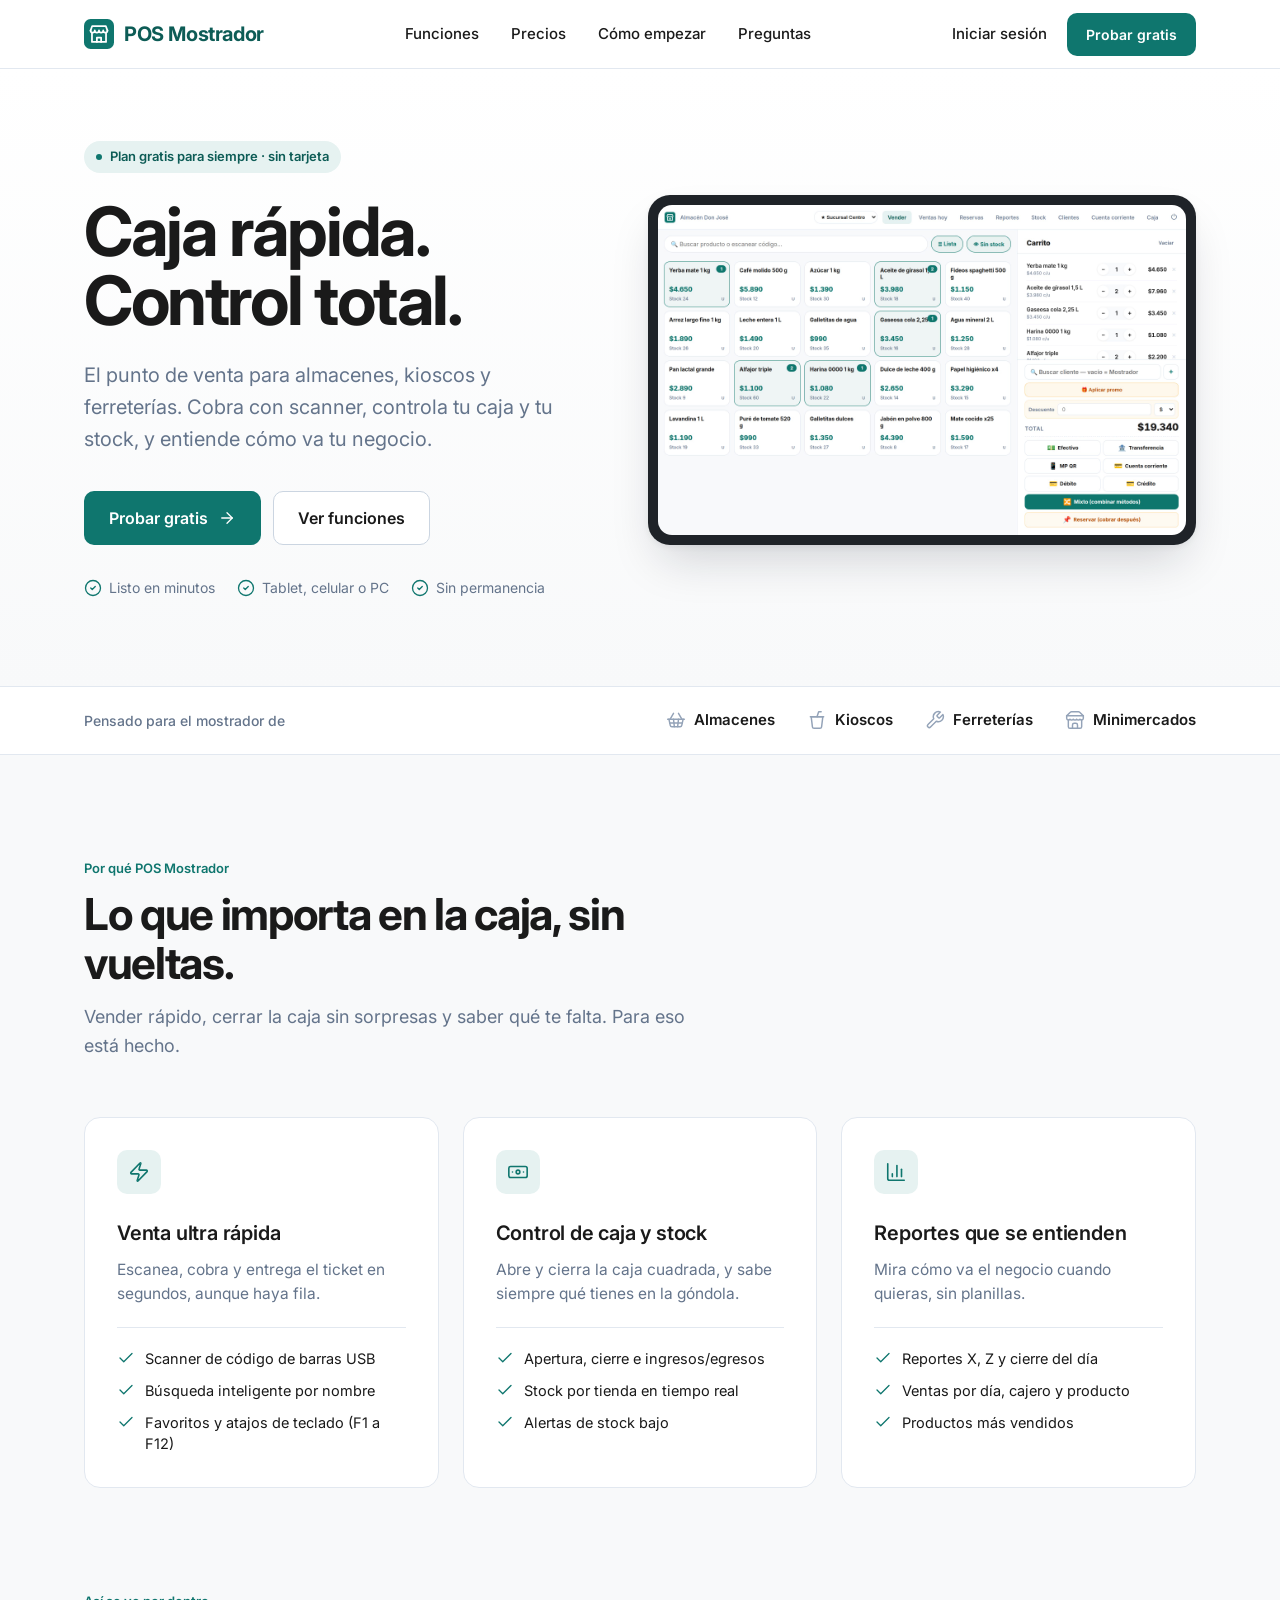
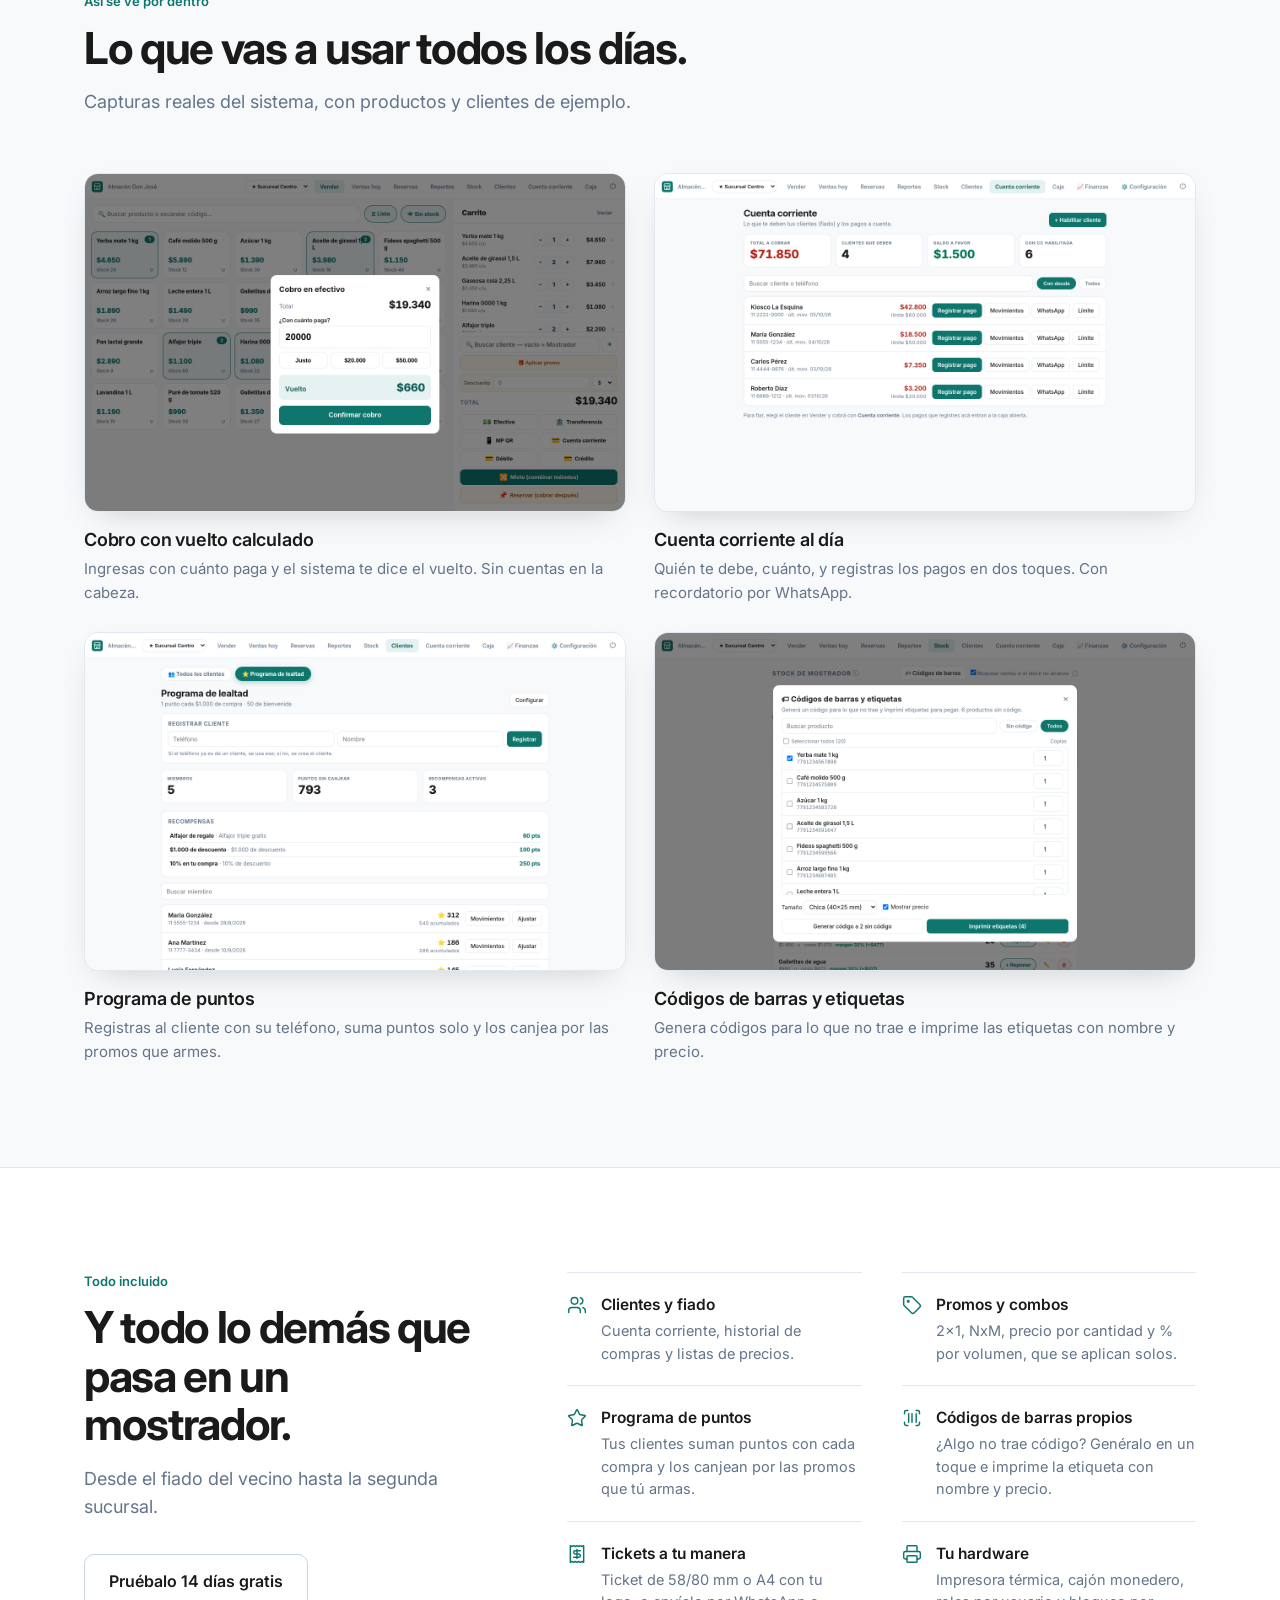
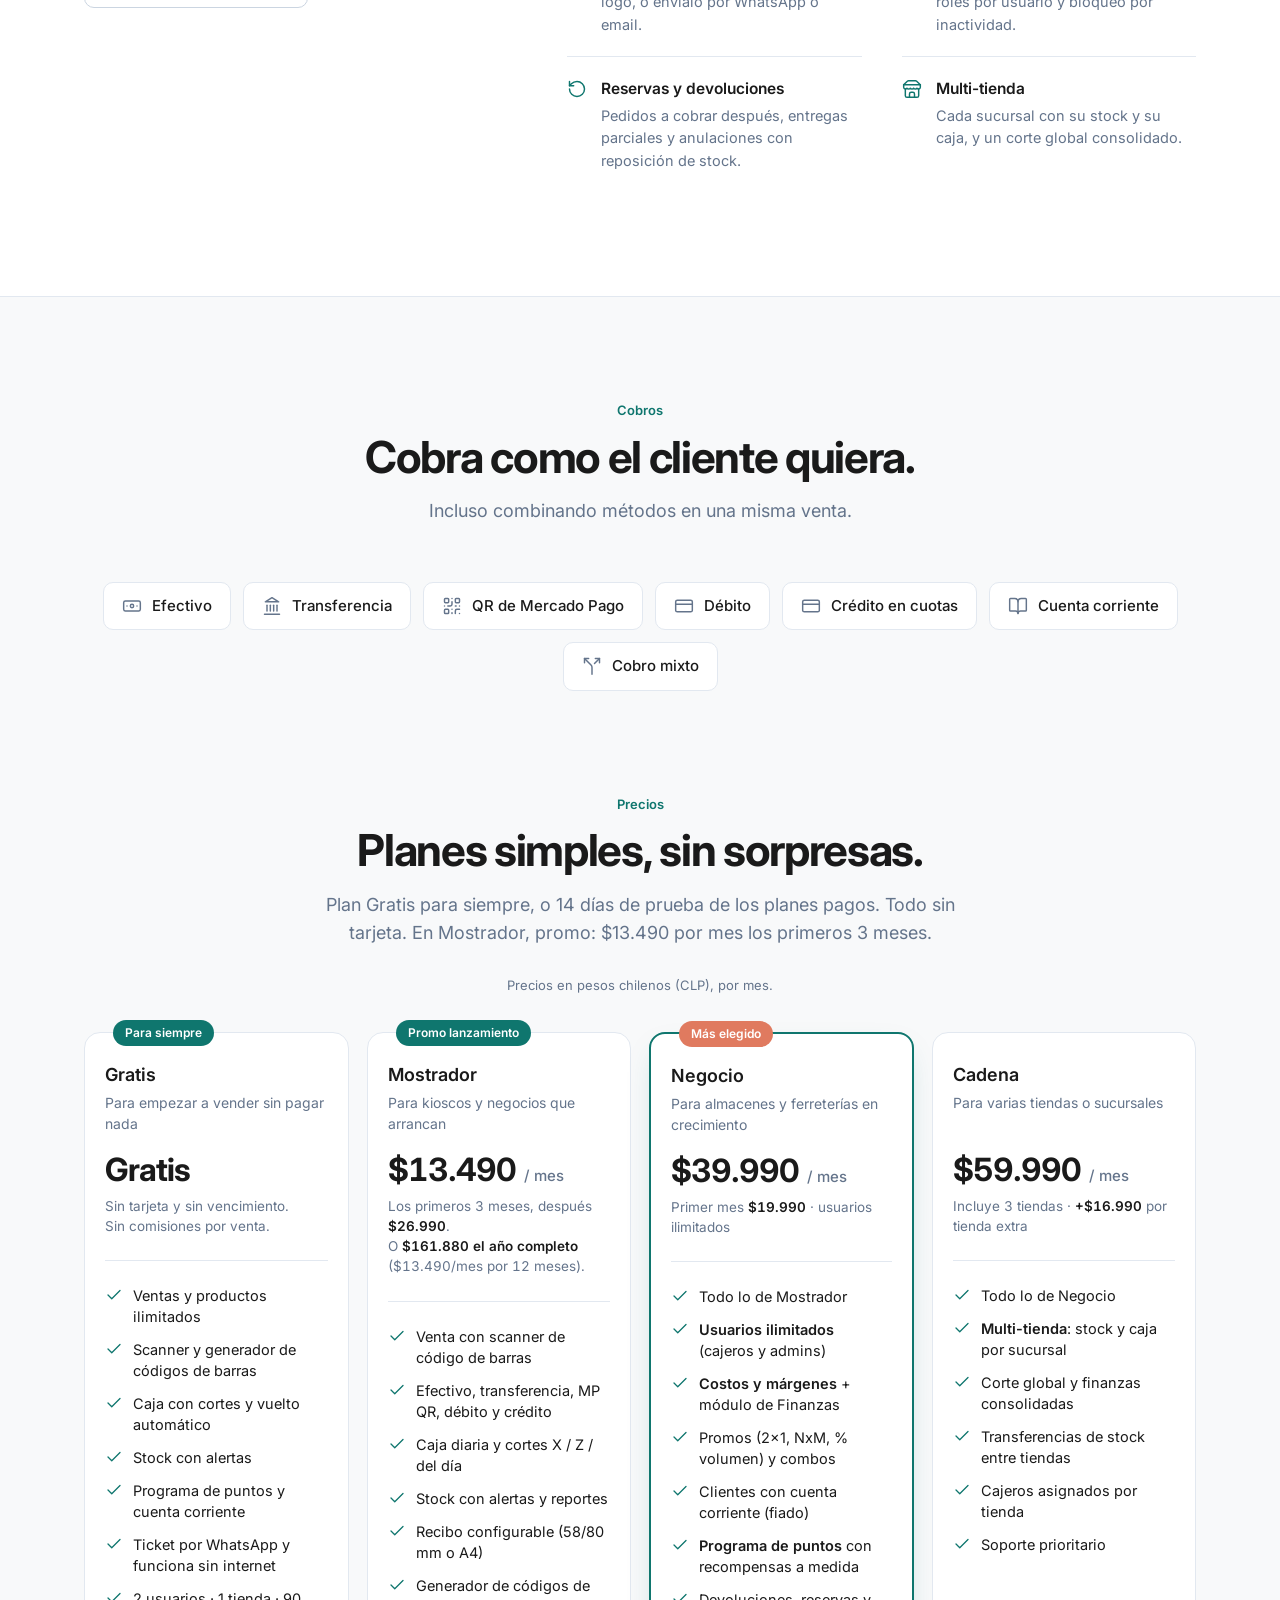
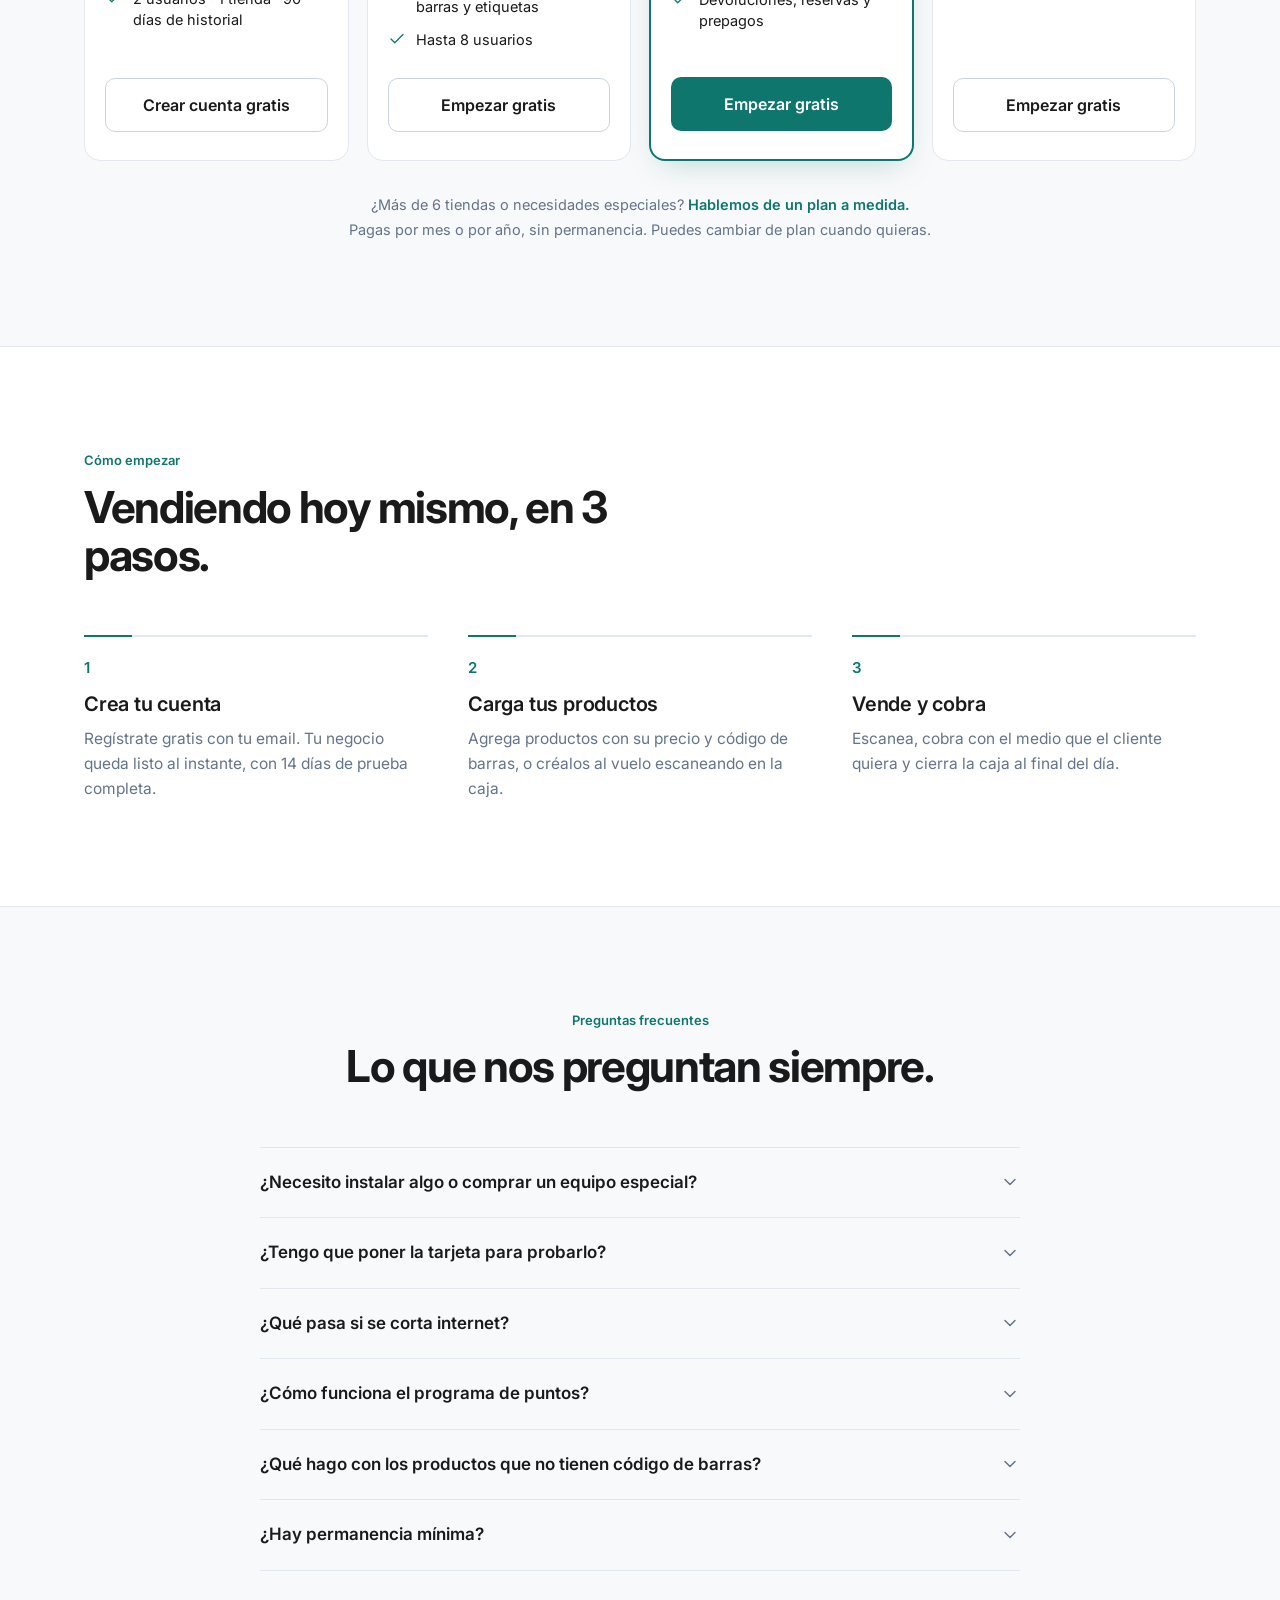
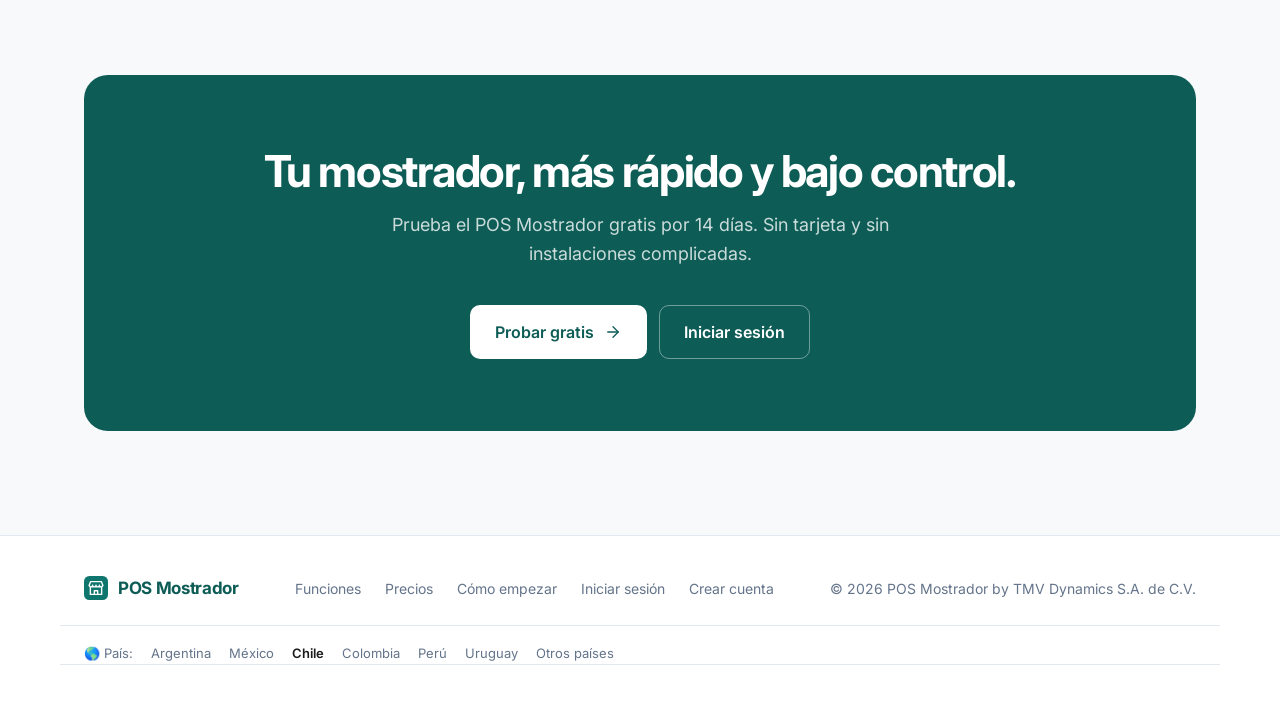
==== cl/index.html @ 7ad4a765 "Landing propia por pais, sin selector de precios - index.html queda como la landing de Argentina; sc" ====
<!DOCTYPE html>
<html lang="es-CL" data-pais="CL">
<head>
<meta charset="UTF-8">
<meta name="viewport" content="width=device-width, initial-scale=1.0">
<meta name="theme-color" content="#FFFFFF">
<meta name="color-scheme" content="light">
<meta name="author" content="TMV Dynamics S.A. de C.V.">
<meta name="description" content="POS Mostrador es el punto de venta para almacenes, kioscos, ferreterías y minimercados. Scanner y generador de códigos de barras, caja, stock, reportes y programa de puntos para tus clientes. Plan gratis para siempre, sin tarjeta.">
<meta property="og:title" content="POS Mostrador — Caja rápida. Control total.">
<meta property="og:description" content="El punto de venta para tu almacén, kiosco o ferretería. Scanner, caja, stock, reportes y programa de puntos, todo en uno.">
<title>POS Mostrador — Punto de venta para almacenes, kioscos y ferreterías</title>
<link rel="canonical" href="https://pos.trackmyvend.com/cl/">
<!-- Generado por scripts/generar_landings.py desde index.html: no editar a mano. -->
<!-- hreflang:inicio -->
<link rel="alternate" hreflang="es-AR" href="https://pos.trackmyvend.com/">
<link rel="alternate" hreflang="es-MX" href="https://pos.trackmyvend.com/mx/">
<link rel="alternate" hreflang="es-CL" href="https://pos.trackmyvend.com/cl/">
<link rel="alternate" hreflang="es-CO" href="https://pos.trackmyvend.com/co/">
<link rel="alternate" hreflang="es-PE" href="https://pos.trackmyvend.com/pe/">
<link rel="alternate" hreflang="es-UY" href="https://pos.trackmyvend.com/uy/">
<link rel="alternate" hreflang="es" href="https://pos.trackmyvend.com/intl/">
<link rel="alternate" hreflang="x-default" href="https://pos.trackmyvend.com/">
<!-- hreflang:fin -->
<link rel="icon" type="image/svg+xml" href="../icon.svg">
<link rel="manifest" href="../manifest.webmanifest">
<link rel="preconnect" href="https://fonts.googleapis.com">
<link rel="preconnect" href="https://fonts.gstatic.com" crossorigin>
<link href="https://fonts.googleapis.com/css2?family=Inter:wght@400;500;600;700&display=swap" rel="stylesheet">
<style>
  *{margin:0;padding:0;box-sizing:border-box;-webkit-tap-highlight-color:transparent}
  :root{
    --primary:#0F766E;--primary-dark:#0D5C56;--primary-soft:#E6F2F1;
    --accent:#E07A5F;--accent-soft:#FBEDE8;
    --bg:#F8F9FA;--surface:#FFFFFF;
    --text:#1A1A1A;--text-2:#64748B;--text-3:#94A3B8;
    --success:#10B981;--border:#E2E8F0;
    --radius:12px;
    --shadow-sm:0 1px 2px rgba(16,24,40,.05);
    --shadow-lg:0 24px 48px -12px rgba(16,24,40,.18),0 2px 6px rgba(16,24,40,.06);
  }
  html{scroll-behavior:smooth}
  body{font-family:'Inter',system-ui,sans-serif;background:var(--bg);color:var(--text);-webkit-font-smoothing:antialiased;overflow-x:hidden;line-height:1.5}
  a{color:inherit;text-decoration:none}
  .num{font-variant-numeric:tabular-nums}
  .wrap{max-width:1160px;margin:0 auto;padding:0 24px}
  @media(max-width:600px){.wrap{padding:0 16px}}
  .ic{width:20px;height:20px;fill:none;stroke:currentColor;stroke-width:1.75;stroke-linecap:round;stroke-linejoin:round;flex-shrink:0}

  /* BUTTONS */
  .btn{display:inline-flex;align-items:center;justify-content:center;gap:10px;font-family:inherit;font-weight:600;font-size:16px;border-radius:10px;padding:14px 24px;cursor:pointer;border:1px solid transparent;transition:background .15s,border-color .15s,color .15s;white-space:nowrap}
  .btn .ic{width:18px;height:18px}
  .btn-primary{background:var(--primary);color:#fff}
  .btn-primary:hover{background:var(--primary-dark)}
  .btn-outline{background:var(--surface);color:var(--text);border-color:#CBD5E1}
  .btn-outline:hover{border-color:var(--text-2)}
  .btn-sm{font-size:14px;padding:10px 18px}
  .btn:focus-visible,a:focus-visible,summary:focus-visible{outline:2px solid var(--primary);outline-offset:3px}

  /* NAV */
  nav{position:sticky;top:0;z-index:50;background:rgba(255,255,255,.92);backdrop-filter:saturate(180%) blur(12px);-webkit-backdrop-filter:saturate(180%) blur(12px);border-bottom:1px solid var(--border)}
  .nav-in{display:flex;align-items:center;justify-content:space-between;height:68px;gap:16px}
  .brand{display:flex;align-items:center;gap:10px;font-weight:700;font-size:20px;letter-spacing:-.02em;color:var(--primary-dark);white-space:nowrap}
  @media(max-width:400px){nav .brand{font-size:17px;gap:8px}nav .brand svg{width:26px;height:26px}.nav-right .btn-sm{padding:9px 14px}}
  .brand svg{width:30px;height:30px}
  .nav-links{display:flex;align-items:center;gap:32px;font-size:15px;font-weight:500;color:var(--text)}
  .nav-links a:hover{color:var(--primary)}
  .nav-right{display:flex;align-items:center;gap:20px;font-size:15px;font-weight:500}
  .nav-right .lnk:hover{color:var(--primary)}
  @media(max-width:900px){.nav-links{display:none}}
  @media(max-width:420px){.nav-right .lnk{display:none}}

  /* HERO */
  .hero{background:linear-gradient(180deg,#fff 0%,var(--bg) 100%);padding:72px 0 88px;overflow:hidden}
  .hero-grid{display:grid;grid-template-columns:minmax(0,1fr) minmax(0,1.08fr);gap:56px;align-items:center}
  @media(max-width:980px){.hero-grid{grid-template-columns:1fr;gap:48px}.hero{padding:48px 0 64px}}
  .eyebrow{display:inline-flex;align-items:center;gap:8px;font-size:13px;font-weight:600;color:var(--primary-dark);background:var(--primary-soft);padding:6px 12px;border-radius:999px;margin-bottom:24px}
  .eyebrow .dot{width:6px;height:6px;border-radius:50%;background:var(--primary)}
  h1{font-size:clamp(40px,5.4vw,68px);font-weight:700;line-height:1.02;letter-spacing:-.035em}
  .lead{font-size:clamp(17px,1.6vw,20px);color:var(--text-2);margin-top:24px;max-width:500px;line-height:1.6}
  .cta-row{display:flex;gap:12px;flex-wrap:wrap;margin-top:36px}
  .checks{display:flex;flex-wrap:wrap;gap:10px 22px;margin-top:32px;font-size:14px;color:var(--text-2)}
  .checks span{display:inline-flex;align-items:center;gap:7px}
  .checks .ic{width:18px;height:18px;color:var(--primary)}

  /* CAPTURAS REALES */
  .device{background:#1F2328;border-radius:22px;padding:10px;box-shadow:var(--shadow-lg);max-width:680px;margin-left:auto}
  @media(max-width:980px){.device{margin:0 auto}}
  @media(max-width:600px){.device{border-radius:14px;padding:6px}}
  .screen-img{display:block;width:100%;height:auto;border-radius:14px;background:#fff}
  @media(max-width:600px){.screen-img{border-radius:9px}}
  .shots{display:grid;grid-template-columns:1fr 1fr;gap:28px}
  @media(max-width:820px){.shots{grid-template-columns:1fr}}
  .shot figure{margin:0}
  .shot img{display:block;width:100%;height:auto;border-radius:14px;border:1px solid var(--border);box-shadow:0 12px 32px -16px rgba(16,24,40,.25);background:#fff}
  .shot figcaption{margin-top:14px}
  .shot h3{font-size:18px;font-weight:600;letter-spacing:-.01em}
  .shot p{color:var(--text-2);font-size:15px;margin-top:4px;line-height:1.55}

  /* RUBROS STRIP */
  .rubros{border-top:1px solid var(--border);border-bottom:1px solid var(--border);background:var(--surface)}
  .rubros-in{display:flex;align-items:center;justify-content:space-between;gap:16px 32px;padding-top:22px;padding-bottom:22px;flex-wrap:wrap}
  .rubros-in p{font-size:14px;color:var(--text-2);font-weight:500}
  .rubros-list{display:flex;gap:10px 32px;flex-wrap:wrap;font-weight:600;font-size:15px;color:var(--text)}
  .rubros-list span{display:inline-flex;align-items:center;gap:8px}
  .rubros-list .ic{color:var(--text-3)}

  /* SECTIONS */
  section{padding:104px 0}
  @media(max-width:700px){section{padding:72px 0}}
  .sec-head{max-width:640px;margin-bottom:56px}
  .sec-head.center{text-align:center;margin-left:auto;margin-right:auto}
  .kicker{font-size:13px;font-weight:600;color:var(--primary)}
  h2{font-size:clamp(30px,4vw,44px);font-weight:700;letter-spacing:-.03em;line-height:1.1;margin-top:12px}
  .sec-head p{color:var(--text-2);font-size:18px;margin-top:16px;line-height:1.6}

  /* 3 BENEFITS */
  .benefits{display:grid;grid-template-columns:repeat(3,1fr);gap:24px}
  @media(max-width:880px){.benefits{grid-template-columns:1fr}}
  .benefit{background:var(--surface);border:1px solid var(--border);border-radius:16px;padding:32px}
  .benefit .badge-ic{width:44px;height:44px;border-radius:10px;background:var(--primary-soft);color:var(--primary);display:grid;place-items:center}
  .benefit .badge-ic .ic{width:22px;height:22px}
  .benefit h3{font-size:20px;font-weight:600;letter-spacing:-.01em;margin:24px 0 10px}
  .benefit p{color:var(--text-2);font-size:15.5px;line-height:1.6}
  .benefit ul{list-style:none;margin-top:20px;padding-top:20px;border-top:1px solid var(--border);display:grid;gap:10px}
  .benefit li{display:flex;gap:10px;font-size:14.5px;color:var(--text)}
  .benefit li .ic{width:18px;height:18px;color:var(--primary);margin-top:1px}

  /* ALL FEATURES */
  .all{background:var(--surface);border-top:1px solid var(--border);border-bottom:1px solid var(--border)}
  .all-grid{display:grid;grid-template-columns:minmax(0,.8fr) minmax(0,1.2fr);gap:64px}
  @media(max-width:880px){.all-grid{grid-template-columns:1fr;gap:40px}}
  .all-grid .sec-head{margin-bottom:0}
  .all-grid .sec-head .btn{margin-top:32px}
  .feat-list{display:grid;grid-template-columns:1fr 1fr;gap:0 40px}
  @media(max-width:600px){.feat-list{grid-template-columns:1fr}}
  .feat{display:flex;gap:14px;padding:20px 0;border-top:1px solid var(--border)}
  .feat .ic{color:var(--primary);margin-top:2px}
  .feat h4{font-size:15.5px;font-weight:600}
  .feat p{font-size:14.5px;color:var(--text-2);margin-top:4px;line-height:1.55}

  /* PAYMENTS */
  .pays-row{display:flex;flex-wrap:wrap;gap:12px;justify-content:center}
  .pay{display:inline-flex;align-items:center;gap:10px;background:var(--surface);border:1px solid var(--border);border-radius:10px;padding:12px 18px;font-size:15px;font-weight:500}
  .pay .ic{color:var(--text-2)}

  /* PRICING */
  .price-grid{display:grid;grid-template-columns:repeat(3,1fr);gap:24px;align-items:stretch}
  @media(max-width:920px){.price-grid{grid-template-columns:1fr;max-width:440px;margin:0 auto}}
  .price{background:var(--surface);border:1px solid var(--border);border-radius:16px;padding:32px 28px;display:flex;flex-direction:column;position:relative}
  .price.pop{border:2px solid var(--primary);box-shadow:0 12px 32px -12px rgba(15,118,110,.28)}
  .price-pop{position:absolute;top:-13px;left:28px;background:var(--accent);color:#fff;font-size:12px;font-weight:600;padding:4px 12px;border-radius:999px}
  .price-promo{background:var(--primary)}
  .price[hidden]{display:none}
  .price-grid.con-gratis{grid-template-columns:repeat(4,1fr);gap:18px}
  .price-grid.con-gratis .price{padding:28px 20px}
  .price-grid.con-gratis .price-amt{font-size:32px}
  @media(max-width:1100px){.price-grid.con-gratis{grid-template-columns:repeat(2,1fr);max-width:none}}
  @media(max-width:640px){.price-grid.con-gratis{grid-template-columns:1fr}}
  .pais-moneda{text-align:center;font-size:13px;color:var(--text-2);margin:-28px 0 36px}
  .paises{border-top:1px solid var(--border);margin-top:24px;padding-top:18px;display:flex;flex-wrap:wrap;gap:6px 18px;font-size:13px;color:var(--text-2)}
  .paises a:hover{color:var(--text)}
  .paises a[aria-current]{color:var(--text);font-weight:600}
  .price-name{font-size:18px;font-weight:600}
  .price-for{font-size:14px;color:var(--text-2);margin-top:4px;min-height:42px}
  .price-amt{font-size:40px;font-weight:700;letter-spacing:-.03em;margin-top:20px;line-height:1}
  .price-amt small{font-size:15px;font-weight:500;color:var(--text-2);letter-spacing:0}
  .price-note{font-size:13.5px;color:var(--text-2);margin-top:10px;min-height:40px}
  .price-note b{color:var(--text);font-weight:600}
  .price ul{list-style:none;margin:24px 0 28px;padding-top:24px;border-top:1px solid var(--border);flex:1;display:grid;gap:12px;align-content:start}
  .price li{display:flex;gap:10px;font-size:14.5px;line-height:1.45}
  .price li .ic{width:18px;height:18px;color:var(--primary);margin-top:1px}
  .price li b{font-weight:600}
  .price .btn{width:100%}
  .price-foot{text-align:center;color:var(--text-2);font-size:14.5px;margin-top:32px;line-height:1.7}
  .price-foot a{color:var(--primary);font-weight:600}
  .price-foot a:hover{text-decoration:underline}

  /* STEPS */
  .steps{display:grid;grid-template-columns:repeat(3,1fr);gap:40px;counter-reset:s}
  @media(max-width:820px){.steps{grid-template-columns:1fr;gap:32px}}
  .step{border-top:2px solid var(--border);padding-top:24px;position:relative}
  .step::before{counter-increment:s;content:counter(s);position:absolute;top:-2px;left:0;width:48px;border-top:2px solid var(--primary);padding-top:20px;font-size:15px;font-weight:600;color:var(--primary)}
  .step h3{font-size:20px;font-weight:600;letter-spacing:-.01em;margin-top:28px}
  .step p{color:var(--text-2);font-size:15.5px;margin-top:8px;line-height:1.6}

  /* FAQ */
  .faq{max-width:760px;margin:0 auto}
  .faq details{border-top:1px solid var(--border)}
  .faq details:last-child{border-bottom:1px solid var(--border)}
  .faq summary{list-style:none;cursor:pointer;display:flex;justify-content:space-between;align-items:center;gap:16px;padding:22px 0;font-size:17px;font-weight:600}
  .faq summary::-webkit-details-marker{display:none}
  .faq summary .ic{color:var(--text-2);transition:transform .2s}
  .faq details[open] summary .ic{transform:rotate(180deg)}
  .faq details p{color:var(--text-2);font-size:15.5px;line-height:1.65;padding:0 40px 24px 0}

  /* FINAL CTA */
  .final{background:var(--primary-dark);color:#fff;border-radius:24px;padding:72px 32px;text-align:center}
  .final h2{color:#fff;margin-top:0}
  .final p{color:rgba(255,255,255,.78);font-size:18px;margin:16px auto 0;max-width:520px;line-height:1.6}
  .final .cta-row{justify-content:center}
  .final .btn-primary{background:#fff;color:var(--primary-dark)}
  .final .btn-primary:hover{background:#F1F5F4}
  .final .btn-outline{background:transparent;color:#fff;border-color:rgba(255,255,255,.4)}
  .final .btn-outline:hover{border-color:#fff}
  @media(max-width:600px){.final{padding:56px 20px;border-radius:18px}}

  footer{border-top:1px solid var(--border);padding:40px 0;background:var(--surface)}
  .foot-in{display:flex;justify-content:space-between;align-items:center;gap:20px;flex-wrap:wrap;color:var(--text-2);font-size:14px}
  .foot-in .brand{font-size:17px}
  .foot-in .brand svg{width:24px;height:24px}
  .foot-links{display:flex;gap:24px;flex-wrap:wrap}
  .foot-links a:hover{color:var(--text)}
</style>
</head>
<body>

<!-- Iconos (trazos estilo Lucide) -->
<svg width="0" height="0" style="position:absolute" aria-hidden="true">
  <symbol id="logo" viewBox="0 0 512 512"><rect width="512" height="512" rx="112" fill="#0F766E"/><g fill="none" stroke="#fff" stroke-width="30" stroke-linecap="round" stroke-linejoin="round"><path d="M112 196 L140 120 H372 L400 196"/><path d="M112 196 a36 36 0 0 0 72 0 a36 36 0 0 0 72 0 a36 36 0 0 0 72 0 a36 36 0 0 0 72 0"/><path d="M136 244 V392 H376 V244"/><path d="M220 392 V316 H292 V392"/></g></symbol>
  <symbol id="i-arrow" viewBox="0 0 24 24"><path d="M5 12h14"/><path d="m12 5 7 7-7 7"/></symbol>
  <symbol id="i-check" viewBox="0 0 24 24"><path d="M20 6 9 17l-5-5"/></symbol>
  <symbol id="i-check-circle" viewBox="0 0 24 24"><circle cx="12" cy="12" r="10"/><path d="m9 12 2 2 4-4"/></symbol>
  <symbol id="i-chevron" viewBox="0 0 24 24"><path d="m6 9 6 6 6-6"/></symbol>
  <symbol id="i-search" viewBox="0 0 24 24"><circle cx="11" cy="11" r="8"/><path d="m21 21-4.3-4.3"/></symbol>
  <symbol id="i-scan" viewBox="0 0 24 24"><path d="M3 7V5a2 2 0 0 1 2-2h2"/><path d="M17 3h2a2 2 0 0 1 2 2v2"/><path d="M21 17v2a2 2 0 0 1-2 2h-2"/><path d="M7 21H5a2 2 0 0 1-2-2v-2"/><path d="M8 7v10"/><path d="M12 7v10"/><path d="M17 7v10"/></symbol>
  <symbol id="i-zap" viewBox="0 0 24 24"><path d="M4 14a1 1 0 0 1-.78-1.63l9.9-10.2a.5.5 0 0 1 .86.46l-1.92 6.02A1 1 0 0 0 13 10h7a1 1 0 0 1 .78 1.63l-9.9 10.2a.5.5 0 0 1-.86-.46l1.92-6.02A1 1 0 0 0 11 14z"/></symbol>
  <symbol id="i-cart" viewBox="0 0 24 24"><circle cx="8" cy="21" r="1"/><circle cx="19" cy="21" r="1"/><path d="M2.05 2.05h2l2.66 12.42a2 2 0 0 0 2 1.58h9.78a2 2 0 0 0 1.95-1.57l1.65-7.43H5.12"/></symbol>
  <symbol id="i-box" viewBox="0 0 24 24"><path d="M11 21.73a2 2 0 0 0 2 0l7-4A2 2 0 0 0 21 16V8a2 2 0 0 0-1-1.73l-7-4a2 2 0 0 0-2 0l-7 4A2 2 0 0 0 3 8v8a2 2 0 0 0 1 1.73z"/><path d="M12 22V12"/><path d="m3.3 7 7.7 4.73a2 2 0 0 0 2 0L20.7 7"/></symbol>
  <symbol id="i-users" viewBox="0 0 24 24"><path d="M16 21v-2a4 4 0 0 0-4-4H6a4 4 0 0 0-4 4v2"/><circle cx="9" cy="7" r="4"/><path d="M22 21v-2a4 4 0 0 0-3-3.87"/><path d="M16 3.13a4 4 0 0 1 0 7.75"/></symbol>
  <symbol id="i-cash" viewBox="0 0 24 24"><rect width="20" height="12" x="2" y="6" rx="2"/><circle cx="12" cy="12" r="2"/><path d="M6 12h.01M18 12h.01"/></symbol>
  <symbol id="i-chart" viewBox="0 0 24 24"><path d="M3 3v16a2 2 0 0 0 2 2h16"/><path d="M18 17V9"/><path d="M13 17V5"/><path d="M8 17v-3"/></symbol>
  <symbol id="i-tag" viewBox="0 0 24 24"><path d="M12.59 2.59A2 2 0 0 0 11.17 2H4a2 2 0 0 0-2 2v7.17a2 2 0 0 0 .59 1.42l8.7 8.7a2.43 2.43 0 0 0 3.42 0l6.58-6.58a2.43 2.43 0 0 0 0-3.42z"/><circle cx="7.5" cy="7.5" r="1"/></symbol>
  <symbol id="i-star" viewBox="0 0 24 24"><path d="M11.53 2.3a.53.53 0 0 1 .95 0l2.31 4.68a2.12 2.12 0 0 0 1.6 1.16l5.16.76a.53.53 0 0 1 .3.9l-3.74 3.64a2.12 2.12 0 0 0-.61 1.88l.88 5.14a.53.53 0 0 1-.77.56l-4.62-2.43a2.12 2.12 0 0 0-1.97 0L6.4 21.01a.53.53 0 0 1-.77-.56l.88-5.14a2.12 2.12 0 0 0-.61-1.88L2.16 9.79a.53.53 0 0 1 .3-.9l5.16-.76a2.12 2.12 0 0 0 1.6-1.16z"/></symbol>
  <symbol id="i-receipt" viewBox="0 0 24 24"><path d="M4 2v20l2-1 2 1 2-1 2 1 2-1 2 1 2-1 2 1V2l-2 1-2-1-2 1-2-1-2 1-2-1-2 1Z"/><path d="M16 8h-6a2 2 0 1 0 0 4h4a2 2 0 1 1 0 4H8"/><path d="M12 17.5v-11"/></symbol>
  <symbol id="i-undo" viewBox="0 0 24 24"><path d="M3 12a9 9 0 1 0 9-9 9.75 9.75 0 0 0-6.74 2.74L3 8"/><path d="M3 3v5h5"/></symbol>
  <symbol id="i-store" viewBox="0 0 24 24"><path d="m2 7 4.41-4.41A2 2 0 0 1 7.83 2h8.34a2 2 0 0 1 1.42.59L22 7"/><path d="M4 12v8a2 2 0 0 0 2 2h12a2 2 0 0 0 2-2v-8"/><path d="M15 22v-4a2 2 0 0 0-2-2h-2a2 2 0 0 0-2 2v4"/><path d="M2 7h20"/><path d="M22 7v3a2 2 0 0 1-2 2 2.7 2.7 0 0 1-2-1 2.7 2.7 0 0 1-2 1 2.7 2.7 0 0 1-2-1 2.7 2.7 0 0 1-2 1 2.7 2.7 0 0 1-2-1 2.7 2.7 0 0 1-2 1 2.7 2.7 0 0 1-2-1 2.7 2.7 0 0 1-2 1 2 2 0 0 1-2-2V7"/></symbol>
  <symbol id="i-printer" viewBox="0 0 24 24"><path d="M6 18H4a2 2 0 0 1-2-2v-5a2 2 0 0 1 2-2h16a2 2 0 0 1 2 2v5a2 2 0 0 1-2 2h-2"/><path d="M6 9V3a1 1 0 0 1 1-1h10a1 1 0 0 1 1 1v6"/><rect x="6" y="14" width="12" height="8" rx="1"/></symbol>
  <symbol id="i-card" viewBox="0 0 24 24"><rect width="20" height="14" x="2" y="5" rx="2"/><path d="M2 10h20"/></symbol>
  <symbol id="i-bank" viewBox="0 0 24 24"><path d="M3 22h18"/><path d="M6 18v-7"/><path d="M10 18v-7"/><path d="M14 18v-7"/><path d="M18 18v-7"/><path d="M12 2 20 7H4z"/></symbol>
  <symbol id="i-qr" viewBox="0 0 24 24"><rect width="5" height="5" x="3" y="3" rx="1"/><rect width="5" height="5" x="16" y="3" rx="1"/><rect width="5" height="5" x="3" y="16" rx="1"/><path d="M21 16h-3a2 2 0 0 0-2 2v3"/><path d="M21 21v.01"/><path d="M12 7v3a2 2 0 0 1-2 2H7"/><path d="M3 12h.01"/><path d="M12 3h.01"/><path d="M12 16v.01"/><path d="M16 12h1"/><path d="M21 12v.01"/><path d="M12 21v-1"/></symbol>
  <symbol id="i-book" viewBox="0 0 24 24"><path d="M12 7v14"/><path d="M3 18a1 1 0 0 1-1-1V4a1 1 0 0 1 1-1h5a4 4 0 0 1 4 4 4 4 0 0 1 4-4h5a1 1 0 0 1 1 1v13a1 1 0 0 1-1 1h-6a3 3 0 0 0-3 3 3 3 0 0 0-3-3z"/></symbol>
  <symbol id="i-split" viewBox="0 0 24 24"><path d="M16 3h5v5"/><path d="M8 3H3v5"/><path d="M12 22v-8.3a4 4 0 0 0-1.17-2.87L3 3"/><path d="m15 9 6-6"/></symbol>
  <symbol id="i-trash" viewBox="0 0 24 24"><path d="M3 6h18"/><path d="M19 6v14c0 1-1 2-2 2H7c-1 0-2-1-2-2V6"/><path d="M8 6V4c0-1 1-2 2-2h4c1 0 2 1 2 2v2"/></symbol>
  <symbol id="i-wrench" viewBox="0 0 24 24"><path d="M14.7 6.3a1 1 0 0 0 0 1.4l1.6 1.6a1 1 0 0 0 1.4 0l3.77-3.77a6 6 0 0 1-7.94 7.94l-6.91 6.91a2.12 2.12 0 0 1-3-3l6.91-6.91a6 6 0 0 1 7.94-7.94l-3.76 3.76z"/></symbol>
  <symbol id="i-basket" viewBox="0 0 24 24"><path d="m15 11-1 9"/><path d="m19 11-4-7"/><path d="M2 11h20"/><path d="m3.5 11 1.6 7.4a2 2 0 0 0 2 1.6h9.8a2 2 0 0 0 2-1.6l1.7-7.4"/><path d="M4.5 15.5h15"/><path d="m5 11 4-7"/><path d="m9 11 1 9"/></symbol>
  <symbol id="i-cup" viewBox="0 0 24 24"><path d="M5 8h14l-1.5 12.2a2 2 0 0 1-2 1.8h-7a2 2 0 0 1-2-1.8z"/><path d="M4 8h16"/><path d="M12 8 14 2h3"/></symbol>
</svg>

<nav>
  <div class="wrap nav-in">
    <a class="brand" href="#" aria-label="POS Mostrador — inicio"><svg aria-hidden="true"><use href="#logo"/></svg>POS Mostrador</a>
    <div class="nav-links">
      <a href="#funciones">Funciones</a>
      <a href="#precios">Precios</a>
      <a href="#como">Cómo empezar</a>
      <a href="#faq">Preguntas</a>
    </div>
    <div class="nav-right">
      <a class="lnk" href="../login.html">Iniciar sesión</a>
      <a class="btn btn-primary btn-sm" href="../signup.html?pais=CL">Probar gratis</a>
    </div>
  </div>
</nav>

<header class="hero">
  <div class="wrap hero-grid">
    <div>
      <span class="eyebrow"><span class="dot"></span><span id="eyebrow-txt">Plan gratis para siempre · sin tarjeta</span></span>
      <h1>Caja rápida.<br>Control total.</h1>
      <p class="lead">El punto de venta para almacenes, kioscos y ferreterías. Cobra con scanner, controla tu caja y tu stock, y entiende cómo va tu negocio.</p>
      <div class="cta-row">
        <a class="btn btn-primary" href="../signup.html?pais=CL">Probar gratis <svg class="ic"><use href="#i-arrow"/></svg></a>
        <a class="btn btn-outline" href="#funciones">Ver funciones</a>
      </div>
      <div class="checks">
        <span><svg class="ic"><use href="#i-check-circle"/></svg>Listo en minutos</span>
        <span><svg class="ic"><use href="#i-check-circle"/></svg>Tablet, celular o PC</span>
        <span><svg class="ic"><use href="#i-check-circle"/></svg>Sin permanencia</span>
      </div>
    </div>

    <!-- Captura real de la app (datos de ejemplo) -->
    <div class="device">
      <img class="screen-img" src="../img/app-venta.jpg" width="2560" height="1600" fetchpriority="high"
        alt="Pantalla de venta del POS Mostrador: grilla de productos con precio y stock, y el carrito con el total listo para cobrar">
    </div>
  </div>
</header>

<div class="rubros">
  <div class="wrap rubros-in">
    <p>Pensado para el mostrador de</p>
    <div class="rubros-list">
      <span><svg class="ic"><use href="#i-basket"/></svg>Almacenes</span>
      <span><svg class="ic"><use href="#i-cup"/></svg>Kioscos</span>
      <span><svg class="ic"><use href="#i-wrench"/></svg>Ferreterías</span>
      <span><svg class="ic"><use href="#i-store"/></svg>Minimercados</span>
    </div>
  </div>
</div>

<section id="funciones">
  <div class="wrap">
    <div class="sec-head">
      <div class="kicker">Por qué POS Mostrador</div>
      <h2>Lo que importa en la caja, sin vueltas.</h2>
      <p>Vender rápido, cerrar la caja sin sorpresas y saber qué te falta. Para eso está hecho.</p>
    </div>

    <div class="benefits">
      <div class="benefit">
        <div class="badge-ic"><svg class="ic"><use href="#i-zap"/></svg></div>
        <h3>Venta ultra rápida</h3>
        <p>Escanea, cobra y entrega el ticket en segundos, aunque haya fila.</p>
        <ul>
          <li><svg class="ic"><use href="#i-check"/></svg>Scanner de código de barras USB</li>
          <li><svg class="ic"><use href="#i-check"/></svg>Búsqueda inteligente por nombre</li>
          <li><svg class="ic"><use href="#i-check"/></svg>Favoritos y atajos de teclado (F1 a F12)</li>
        </ul>
      </div>
      <div class="benefit">
        <div class="badge-ic"><svg class="ic"><use href="#i-cash"/></svg></div>
        <h3>Control de caja y stock</h3>
        <p>Abre y cierra la caja cuadrada, y sabe siempre qué tienes en la góndola.</p>
        <ul>
          <li><svg class="ic"><use href="#i-check"/></svg>Apertura, cierre e ingresos/egresos</li>
          <li><svg class="ic"><use href="#i-check"/></svg>Stock por tienda en tiempo real</li>
          <li><svg class="ic"><use href="#i-check"/></svg>Alertas de stock bajo</li>
        </ul>
      </div>
      <div class="benefit">
        <div class="badge-ic"><svg class="ic"><use href="#i-chart"/></svg></div>
        <h3>Reportes que se entienden</h3>
        <p>Mira cómo va el negocio cuando quieras, sin planillas.</p>
        <ul>
          <li><svg class="ic"><use href="#i-check"/></svg>Reportes X, Z y cierre del día</li>
          <li><svg class="ic"><use href="#i-check"/></svg>Ventas por día, cajero y producto</li>
          <li><svg class="ic"><use href="#i-check"/></svg>Productos más vendidos</li>
        </ul>
      </div>
    </div>
  </div>
</section>

<section id="capturas" style="padding-top:0">
  <div class="wrap">
    <div class="sec-head">
      <div class="kicker">Así se ve por dentro</div>
      <h2>Lo que vas a usar todos los días.</h2>
      <p>Capturas reales del sistema, con productos y clientes de ejemplo.</p>
    </div>
    <div class="shots">
      <div class="shot"><figure>
        <img src="../img/app-vuelto.jpg" width="2560" height="1600" loading="lazy" alt="Cobro en efectivo: el cliente paga con $20.000 y el sistema muestra el vuelto de $660">
        <figcaption><h3>Cobro con vuelto calculado</h3><p>Ingresas con cuánto paga y el sistema te dice el vuelto. Sin cuentas en la cabeza.</p></figcaption>
      </figure></div>
      <div class="shot"><figure>
        <img src="../img/app-cuenta-corriente.jpg" width="2560" height="1600" loading="lazy" alt="Cuenta corriente: total a cobrar, clientes que deben y botón para registrar pagos">
        <figcaption><h3>Cuenta corriente al día</h3><p>Quién te debe, cuánto, y registras los pagos en dos toques. Con recordatorio por WhatsApp.</p></figcaption>
      </figure></div>
      <div class="shot"><figure>
        <img src="../img/app-lealtad.jpg" width="2560" height="1600" loading="lazy" alt="Programa de lealtad: registro por teléfono, miembros con sus puntos y recompensas">
        <figcaption><h3>Programa de puntos</h3><p>Registras al cliente con su teléfono, suma puntos solo y los canjea por las promos que armes.</p></figcaption>
      </figure></div>
      <div class="shot"><figure>
        <img src="../img/app-codigos.jpg" width="2560" height="1600" loading="lazy" alt="Generador de códigos de barras: lista de productos para generar códigos e imprimir etiquetas">
        <figcaption><h3>Códigos de barras y etiquetas</h3><p>Genera códigos para lo que no trae e imprime las etiquetas con nombre y precio.</p></figcaption>
      </figure></div>
    </div>
  </div>
</section>

<section class="all">
  <div class="wrap all-grid">
    <div class="sec-head">
      <div class="kicker">Todo incluido</div>
      <h2>Y todo lo demás que pasa en un mostrador.</h2>
      <p>Desde el fiado del vecino hasta la segunda sucursal.</p>
      <a class="btn btn-outline" href="../signup.html?pais=CL">Pruébalo 14 días gratis</a>
    </div>
    <div class="feat-list">
      <div class="feat"><svg class="ic"><use href="#i-users"/></svg><div><h4>Clientes y fiado</h4><p>Cuenta corriente, historial de compras y listas de precios.</p></div></div>
      <div class="feat"><svg class="ic"><use href="#i-tag"/></svg><div><h4>Promos y combos</h4><p>2x1, NxM, precio por cantidad y % por volumen, que se aplican solos.</p></div></div>
      <div class="feat"><svg class="ic"><use href="#i-star"/></svg><div><h4>Programa de puntos</h4><p>Tus clientes suman puntos con cada compra y los canjean por las promos que tú armas.</p></div></div>
      <div class="feat"><svg class="ic"><use href="#i-scan"/></svg><div><h4>Códigos de barras propios</h4><p>¿Algo no trae código? Genéralo en un toque e imprime la etiqueta con nombre y precio.</p></div></div>
      <div class="feat"><svg class="ic"><use href="#i-receipt"/></svg><div><h4>Tickets a tu manera</h4><p>Ticket de 58/80 mm o A4 con tu logo, o envíalo por WhatsApp o email.</p></div></div>
      <div class="feat"><svg class="ic"><use href="#i-printer"/></svg><div><h4>Tu hardware</h4><p>Impresora térmica, cajón monedero, roles por usuario y bloqueo por inactividad.</p></div></div>
      <div class="feat"><svg class="ic"><use href="#i-undo"/></svg><div><h4>Reservas y devoluciones</h4><p>Pedidos a cobrar después, entregas parciales y anulaciones con reposición de stock.</p></div></div>
      <div class="feat"><svg class="ic"><use href="#i-store"/></svg><div><h4>Multi-tienda</h4><p>Cada sucursal con su stock y su caja, y un corte global consolidado.</p></div></div>
    </div>
  </div>
</section>

<section>
  <div class="wrap">
    <div class="sec-head center">
      <div class="kicker">Cobros</div>
      <h2>Cobra como el cliente quiera.</h2>
      <p>Incluso combinando métodos en una misma venta.</p>
    </div>
    <div class="pays-row">
      <div class="pay"><svg class="ic"><use href="#i-cash"/></svg>Efectivo</div>
      <div class="pay"><svg class="ic"><use href="#i-bank"/></svg>Transferencia</div>
      <div class="pay"><svg class="ic"><use href="#i-qr"/></svg>QR de Mercado Pago</div>
      <div class="pay"><svg class="ic"><use href="#i-card"/></svg>Débito</div>
      <div class="pay"><svg class="ic"><use href="#i-card"/></svg>Crédito en cuotas</div>
      <div class="pay"><svg class="ic"><use href="#i-book"/></svg>Cuenta corriente</div>
      <div class="pay"><svg class="ic"><use href="#i-split"/></svg>Cobro mixto</div>
    </div>
  </div>
</section>

<section id="precios" style="padding-top:0">
  <div class="wrap">
    <div class="sec-head center">
      <div class="kicker">Precios</div>
      <h2>Planes simples, sin sorpresas.</h2>
      <p data-pp-texto>Plan Gratis para siempre, o 14 días de prueba de los planes pagos. Todo sin tarjeta. En Mostrador, promo: <span data-pp="intro">$13.490</span> por mes los primeros 3 meses.</p>
    </div>

    <p class="pais-moneda" data-pp="moneda">Precios en pesos chilenos (CLP), por mes.</p>

    <div class="price-grid con-gratis">
      <div class="price" id="price-gratis">
        <div class="price-pop price-promo">Para siempre</div>
        <div class="price-name">Gratis</div>
        <div class="price-for">Para empezar a vender sin pagar nada</div>
        <div class="price-amt num">Gratis</div>
        <div class="price-note num">Sin tarjeta y sin vencimiento.<br>Sin comisiones por venta.</div>
        <ul>
          <li><svg class="ic"><use href="#i-check"/></svg>Ventas y productos ilimitados</li>
          <li><svg class="ic"><use href="#i-check"/></svg>Scanner y generador de códigos de barras</li>
          <li><svg class="ic"><use href="#i-check"/></svg>Caja con cortes y vuelto automático</li>
          <li><svg class="ic"><use href="#i-check"/></svg>Stock con alertas</li>
          <li><svg class="ic"><use href="#i-check"/></svg>Programa de puntos y cuenta corriente</li>
          <li><svg class="ic"><use href="#i-check"/></svg>Ticket por WhatsApp y funciona sin internet</li>
          <li><svg class="ic"><use href="#i-check"/></svg>2 usuarios · 1 tienda · 90 días de historial</li>
        </ul>
        <a class="btn btn-outline" href="../signup.html?plan=gratis&amp;pais=CL">Crear cuenta gratis</a>
      </div>

      <div class="price">
        <div class="price-pop price-promo">Promo lanzamiento</div>
        <div class="price-name">Mostrador</div>
        <div class="price-for">Para kioscos y negocios que arrancan</div>
        <div class="price-amt num"><span data-pp="mostrador-promo">$13.490</span> <small>/ mes</small></div>
        <div class="price-note num">Los primeros 3 meses, después <b data-pp="mostrador-mensual">$26.990</b>.<br>O <b data-pp="mostrador-anual">$161.880</b> <b>el año completo</b> (<span data-pp="mostrador-promo2">$13.490</span>/mes por 12 meses).</div>
        <ul>
          <li><svg class="ic"><use href="#i-check"/></svg>Venta con scanner de código de barras</li>
          <li><svg class="ic"><use href="#i-check"/></svg>Efectivo, transferencia, MP QR, débito y crédito</li>
          <li><svg class="ic"><use href="#i-check"/></svg>Caja diaria y cortes X / Z / del día</li>
          <li><svg class="ic"><use href="#i-check"/></svg>Stock con alertas y reportes</li>
          <li><svg class="ic"><use href="#i-check"/></svg>Recibo configurable (58/80 mm o A4)</li>
          <li><svg class="ic"><use href="#i-check"/></svg>Generador de códigos de barras y etiquetas</li>
          <li><svg class="ic"><use href="#i-check"/></svg>Hasta 8 usuarios</li>
        </ul>
        <a class="btn btn-outline" href="../signup.html?plan=mostrador&amp;pais=CL">Empezar gratis</a>
      </div>

      <div class="price pop">
        <div class="price-pop">Más elegido</div>
        <div class="price-name">Negocio</div>
        <div class="price-for">Para almacenes y ferreterías en crecimiento</div>
        <div class="price-amt num"><span data-pp="negocio-mensual">$39.990</span> <small>/ mes</small></div>
        <div class="price-note num">Primer mes <b data-pp="negocio-primer">$19.990</b> · usuarios ilimitados</div>
        <ul>
          <li><svg class="ic"><use href="#i-check"/></svg>Todo lo de Mostrador</li>
          <li><svg class="ic"><use href="#i-check"/></svg><span><b>Usuarios ilimitados</b> (cajeros y admins)</span></li>
          <li><svg class="ic"><use href="#i-check"/></svg><span><b>Costos y márgenes</b> + módulo de Finanzas</span></li>
          <li><svg class="ic"><use href="#i-check"/></svg>Promos (2x1, NxM, % volumen) y combos</li>
          <li><svg class="ic"><use href="#i-check"/></svg>Clientes con cuenta corriente (fiado)</li>
          <li><svg class="ic"><use href="#i-check"/></svg><span><b>Programa de puntos</b> con recompensas a medida</span></li>
          <li><svg class="ic"><use href="#i-check"/></svg>Devoluciones, reservas y prepagos</li>
        </ul>
        <a class="btn btn-primary" href="../signup.html?plan=negocio&amp;pais=CL">Empezar gratis</a>
      </div>

      <div class="price">
        <div class="price-name">Cadena</div>
        <div class="price-for">Para varias tiendas o sucursales</div>
        <div class="price-amt num"><span data-pp="cadena-mensual">$59.990</span> <small>/ mes</small></div>
        <div class="price-note num">Incluye 3 tiendas · <b>+<span data-pp="cadena-extra">$16.990</span></b> por tienda extra</div>
        <ul>
          <li><svg class="ic"><use href="#i-check"/></svg>Todo lo de Negocio</li>
          <li><svg class="ic"><use href="#i-check"/></svg><span><b>Multi-tienda</b>: stock y caja por sucursal</span></li>
          <li><svg class="ic"><use href="#i-check"/></svg>Corte global y finanzas consolidadas</li>
          <li><svg class="ic"><use href="#i-check"/></svg>Transferencias de stock entre tiendas</li>
          <li><svg class="ic"><use href="#i-check"/></svg>Cajeros asignados por tienda</li>
          <li><svg class="ic"><use href="#i-check"/></svg>Soporte prioritario</li>
        </ul>
        <a class="btn btn-outline" href="../signup.html?plan=cadena&amp;pais=CL">Empezar gratis</a>
      </div>
    </div>

    <div class="price-foot">
      ¿Más de 6 tiendas o necesidades especiales? <a href="../signup.html?pais=CL">Hablemos de un plan a medida.</a><br>
      Pagas por mes o por año, sin permanencia. Puedes cambiar de plan cuando quieras.
    </div>
  </div>
</section>

<section id="como" class="all">
  <div class="wrap">
    <div class="sec-head">
      <div class="kicker">Cómo empezar</div>
      <h2>Vendiendo hoy mismo, en 3 pasos.</h2>
    </div>
    <div class="steps">
      <div class="step">
        <h3>Crea tu cuenta</h3>
        <p>Regístrate gratis con tu email. Tu negocio queda listo al instante, con 14 días de prueba completa.</p>
      </div>
      <div class="step">
        <h3>Carga tus productos</h3>
        <p>Agrega productos con su precio y código de barras, o créalos al vuelo escaneando en la caja.</p>
      </div>
      <div class="step">
        <h3>Vende y cobra</h3>
        <p>Escanea, cobra con el medio que el cliente quiera y cierra la caja al final del día.</p>
      </div>
    </div>
  </div>
</section>

<section id="faq">
  <div class="wrap">
    <div class="sec-head center">
      <div class="kicker">Preguntas frecuentes</div>
      <h2>Lo que nos preguntan siempre.</h2>
    </div>
    <div class="faq">
      <details>
        <summary>¿Necesito instalar algo o comprar un equipo especial?<svg class="ic"><use href="#i-chevron"/></svg></summary>
        <p>No. El POS Mostrador funciona desde el navegador de una tablet, celular o computadora, y se puede instalar como app. Si ya tienes scanner USB o impresora térmica, los puedes usar.</p>
      </details>
      <details>
        <summary>¿Tengo que poner la tarjeta para probarlo?<svg class="ic"><use href="#i-chevron"/></svg></summary>
        <p>No. El plan Gratis es para siempre y sin tarjeta. Los planes pagos tienen 14 días de prueba completa: si al terminar no pagas, sigues en Gratis.</p>
      </details>
      <details>
        <summary>¿Qué pasa si se corta internet?<svg class="ic"><use href="#i-chevron"/></svg></summary>
        <p>La app queda guardada en el dispositivo y tolera cortes cortos de red. Para sincronizar ventas, stock y caja necesita conexión.</p>
      </details>
      <details>
        <summary>¿Cómo funciona el programa de puntos?<svg class="ic"><use href="#i-chevron"/></svg></summary>
        <p>Registras al cliente con su nombre y teléfono, y suma puntos con cada compra (tú eliges cada cuántos pesos). Los canjea en la caja por las recompensas que armes: un descuento, un porcentaje o un producto gratis.</p>
      </details>
      <details>
        <summary>¿Qué hago con los productos que no tienen código de barras?<svg class="ic"><use href="#i-chevron"/></svg></summary>
        <p>Les generas un código propio desde el sistema e imprimes las etiquetas para pegarles. Después los escaneas como cualquier otro producto.</p>
      </details>
      <details>
        <summary>¿Hay permanencia mínima?<svg class="ic"><use href="#i-chevron"/></svg></summary>
        <p>No. Pagas mes a mes y puedes cambiar de plan o darte de baja cuando quieras.</p>
      </details>
    </div>
  </div>
</section>

<section style="padding-top:0">
  <div class="wrap">
    <div class="final">
      <h2>Tu mostrador, más rápido y bajo control.</h2>
      <p>Prueba el POS Mostrador gratis por 14 días. Sin tarjeta y sin instalaciones complicadas.</p>
      <div class="cta-row">
        <a class="btn btn-primary" href="../signup.html?pais=CL">Probar gratis <svg class="ic"><use href="#i-arrow"/></svg></a>
        <a class="btn btn-outline" href="../login.html">Iniciar sesión</a>
      </div>
    </div>
  </div>
</section>

<footer>
  <div class="wrap foot-in">
    <a class="brand" href="#"><svg aria-hidden="true"><use href="#logo"/></svg>POS Mostrador</a>
    <div class="foot-links">
      <a href="#funciones">Funciones</a>
      <a href="#precios">Precios</a>
      <a href="#como">Cómo empezar</a>
      <a href="../login.html">Iniciar sesión</a>
      <a href="../signup.html?pais=CL">Crear cuenta</a>
    </div>
    <div>© <span id="year"></span> POS Mostrador by TMV Dynamics S.A.&nbsp;de&nbsp;C.V.</div>
  </div>
  <nav class="wrap paises" aria-label="Otros países">
    <span>🌎 País:</span>
    <a href="../?pais=AR" data-pais-link="AR">Argentina</a>
    <a href="../mx/" data-pais-link="MX">México</a>
    <a href="../cl/" data-pais-link="CL" aria-current="page">Chile</a>
    <a href="../co/" data-pais-link="CO">Colombia</a>
    <a href="../pe/" data-pais-link="PE">Perú</a>
    <a href="../uy/" data-pais-link="UY">Uruguay</a>
    <a href="../intl/" data-pais-link="OT">Otros países</a>
  </nav>
</footer>

<script src="../js/pais.js?v=3"></script>
<script>
  document.getElementById('year').textContent = new Date().getFullYear();

  // Cada país tiene su propia landing (generadas con scripts/generar_landings.py).
  // Esta es la de Argentina: si el visitante es de otro país, lo lleva a la suya.
  (function () {
    const P = window.PosPais;
    if (!P) return;
    const pais = document.documentElement.dataset.pais || 'AR';
    const params = new URLSearchParams(location.search);
    if (pais === 'AR') {
      if (params.get('pais') === 'AR') P.guardar('AR');
      else {
        const det = P.detectarPais();
        const dir = { MX: 'mx/', CL: 'cl/', CO: 'co/', PE: 'pe/', UY: 'uy/', OT: 'intl/' }[det];
        if (dir) { location.replace(dir + location.hash); return; }
      }
    } else {
      P.guardar(pais);
    }
    // Los precios ya vienen en la página; se refrescan desde la base por si cambiaron.
    P.precios(pais).then(pr => {
      const f = n => P.fmt(n, P.PAISES[pais].moneda);
      const set = (k, v) => { if (v == null) return; document.querySelectorAll('[data-pp="' + k + '"]').forEach(el => { el.textContent = f(v); }); };
      const m = pr.mostrador || {}, n = pr.negocio || {}, c = pr.cadena || {};
      set('intro', m.precio_promo); set('mostrador-promo', m.precio_promo); set('mostrador-promo2', m.precio_promo);
      set('mostrador-mensual', m.precio_mensual); set('mostrador-anual', m.precio_anual);
      set('negocio-mensual', n.precio_mensual); set('negocio-primer', n.precio_primer_mes);
      set('cadena-mensual', c.precio_mensual); set('cadena-extra', c.precio_tienda_extra);
    });
  })();
</script>
</body>
</html>
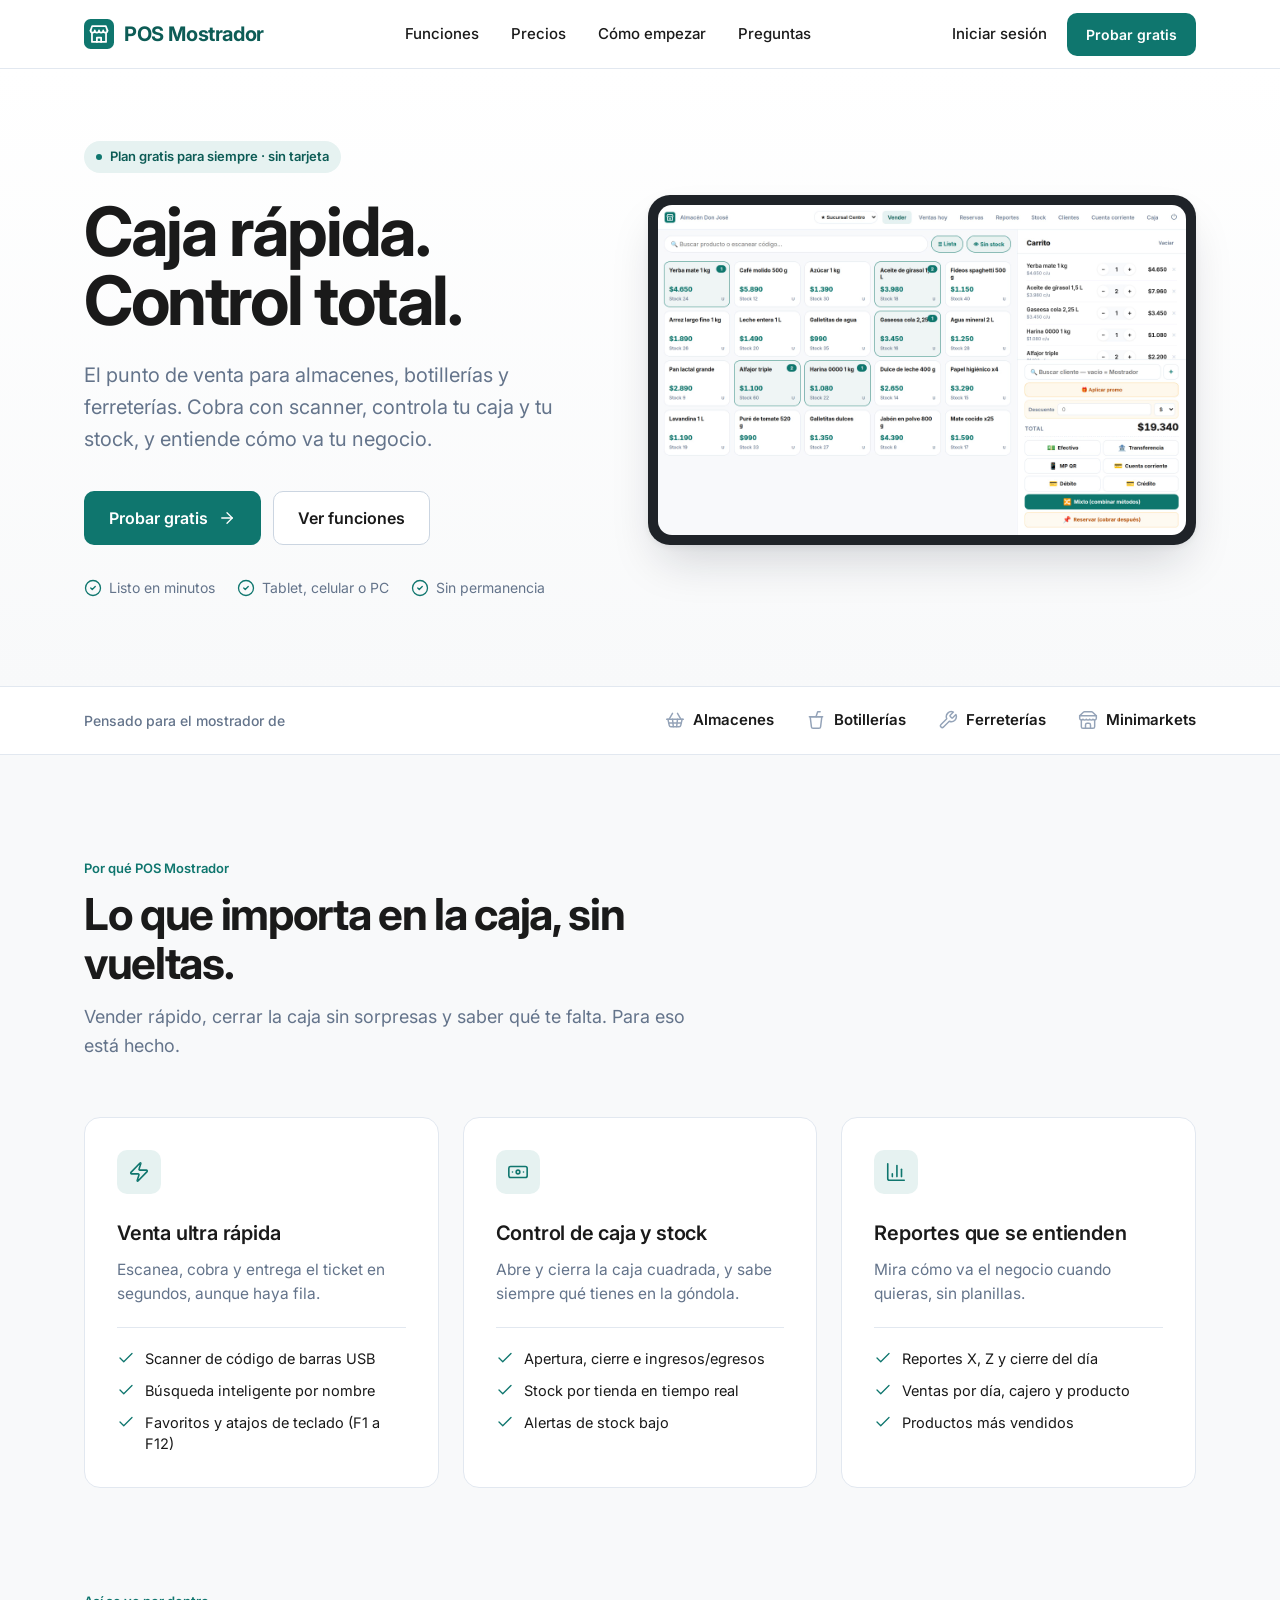
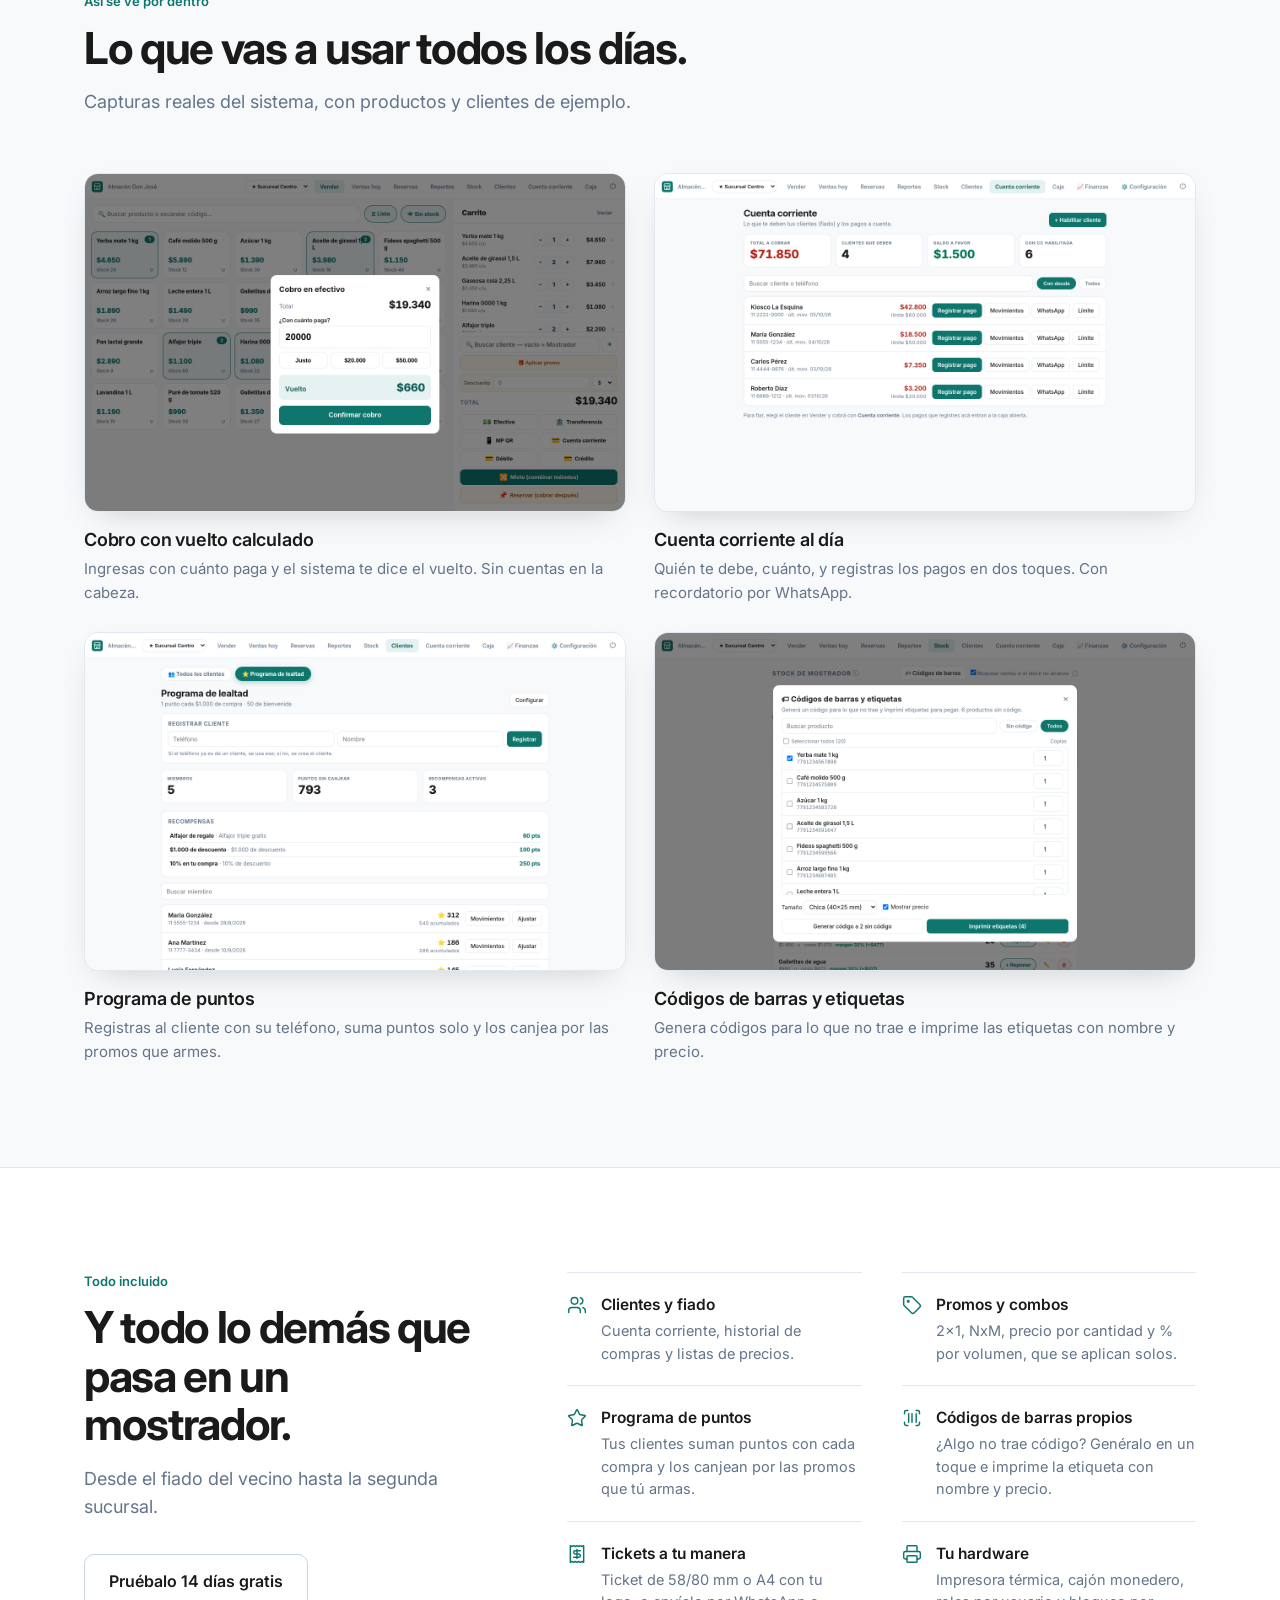
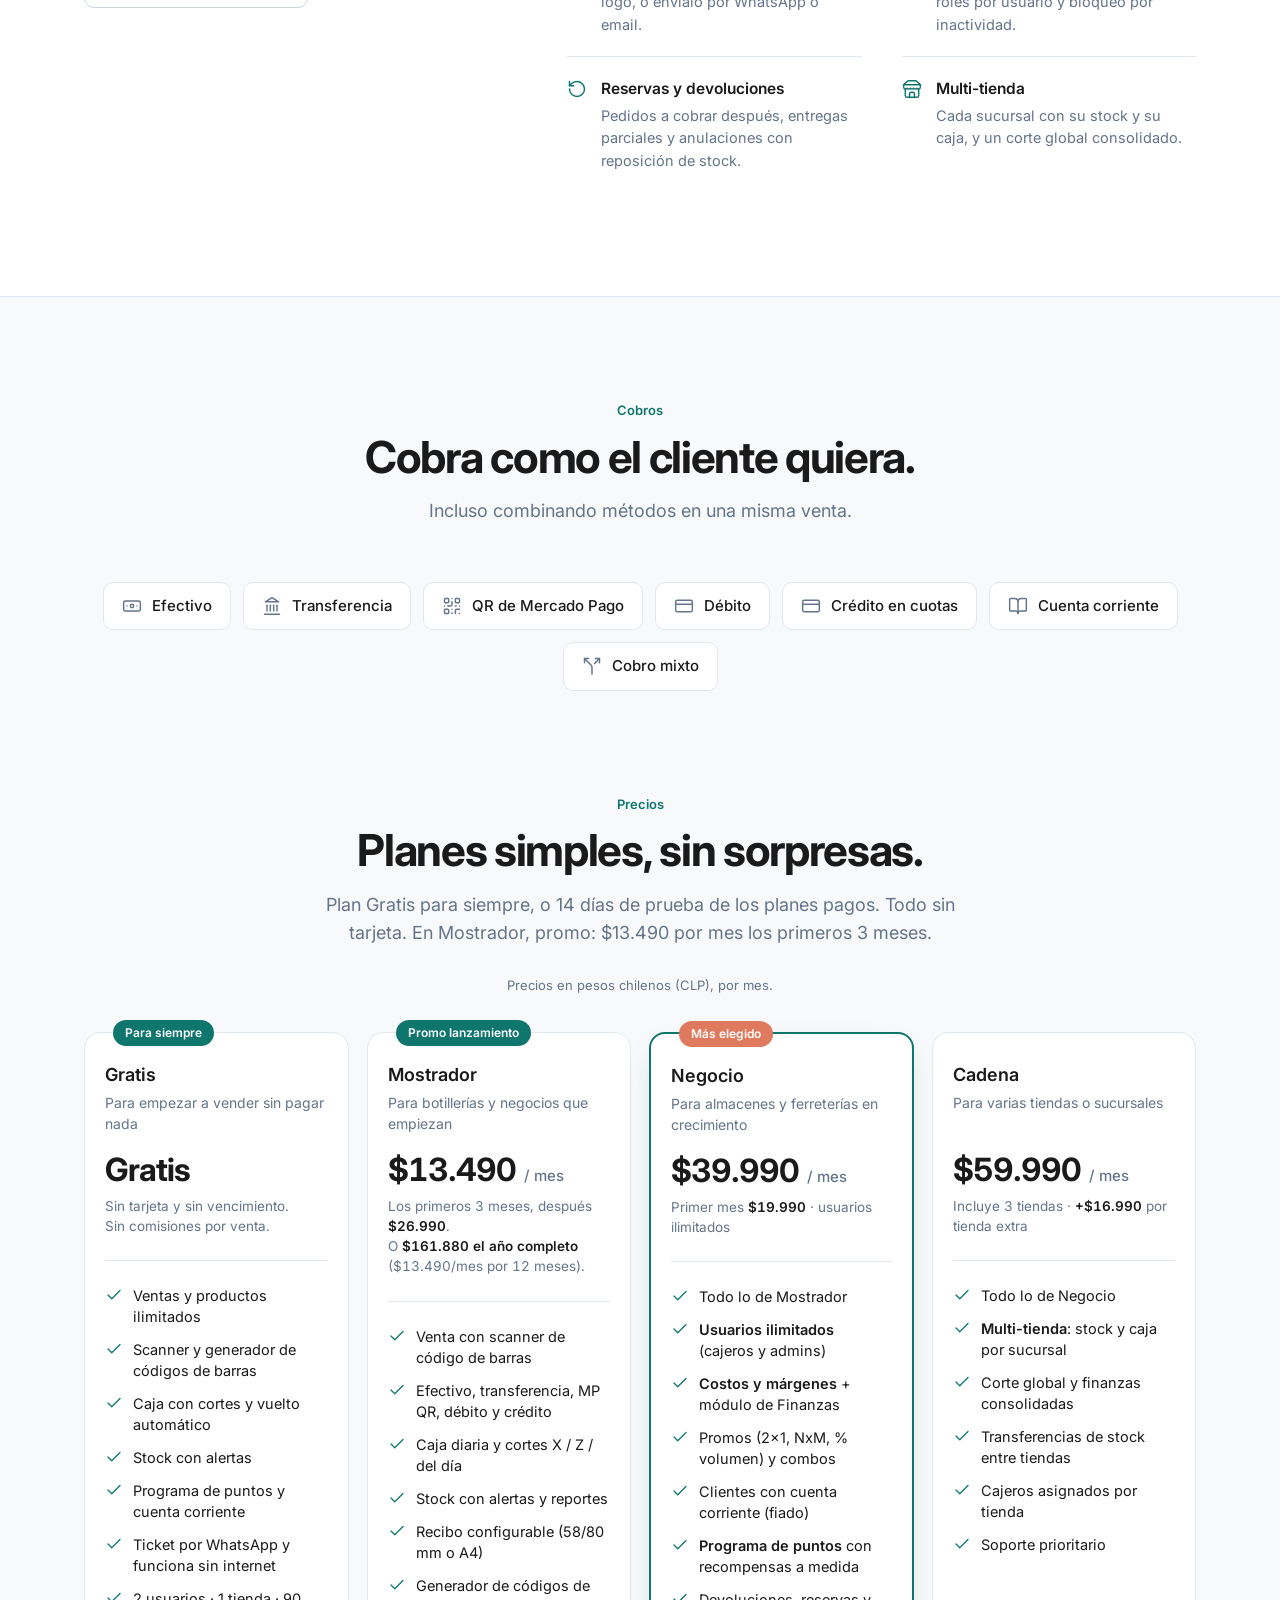
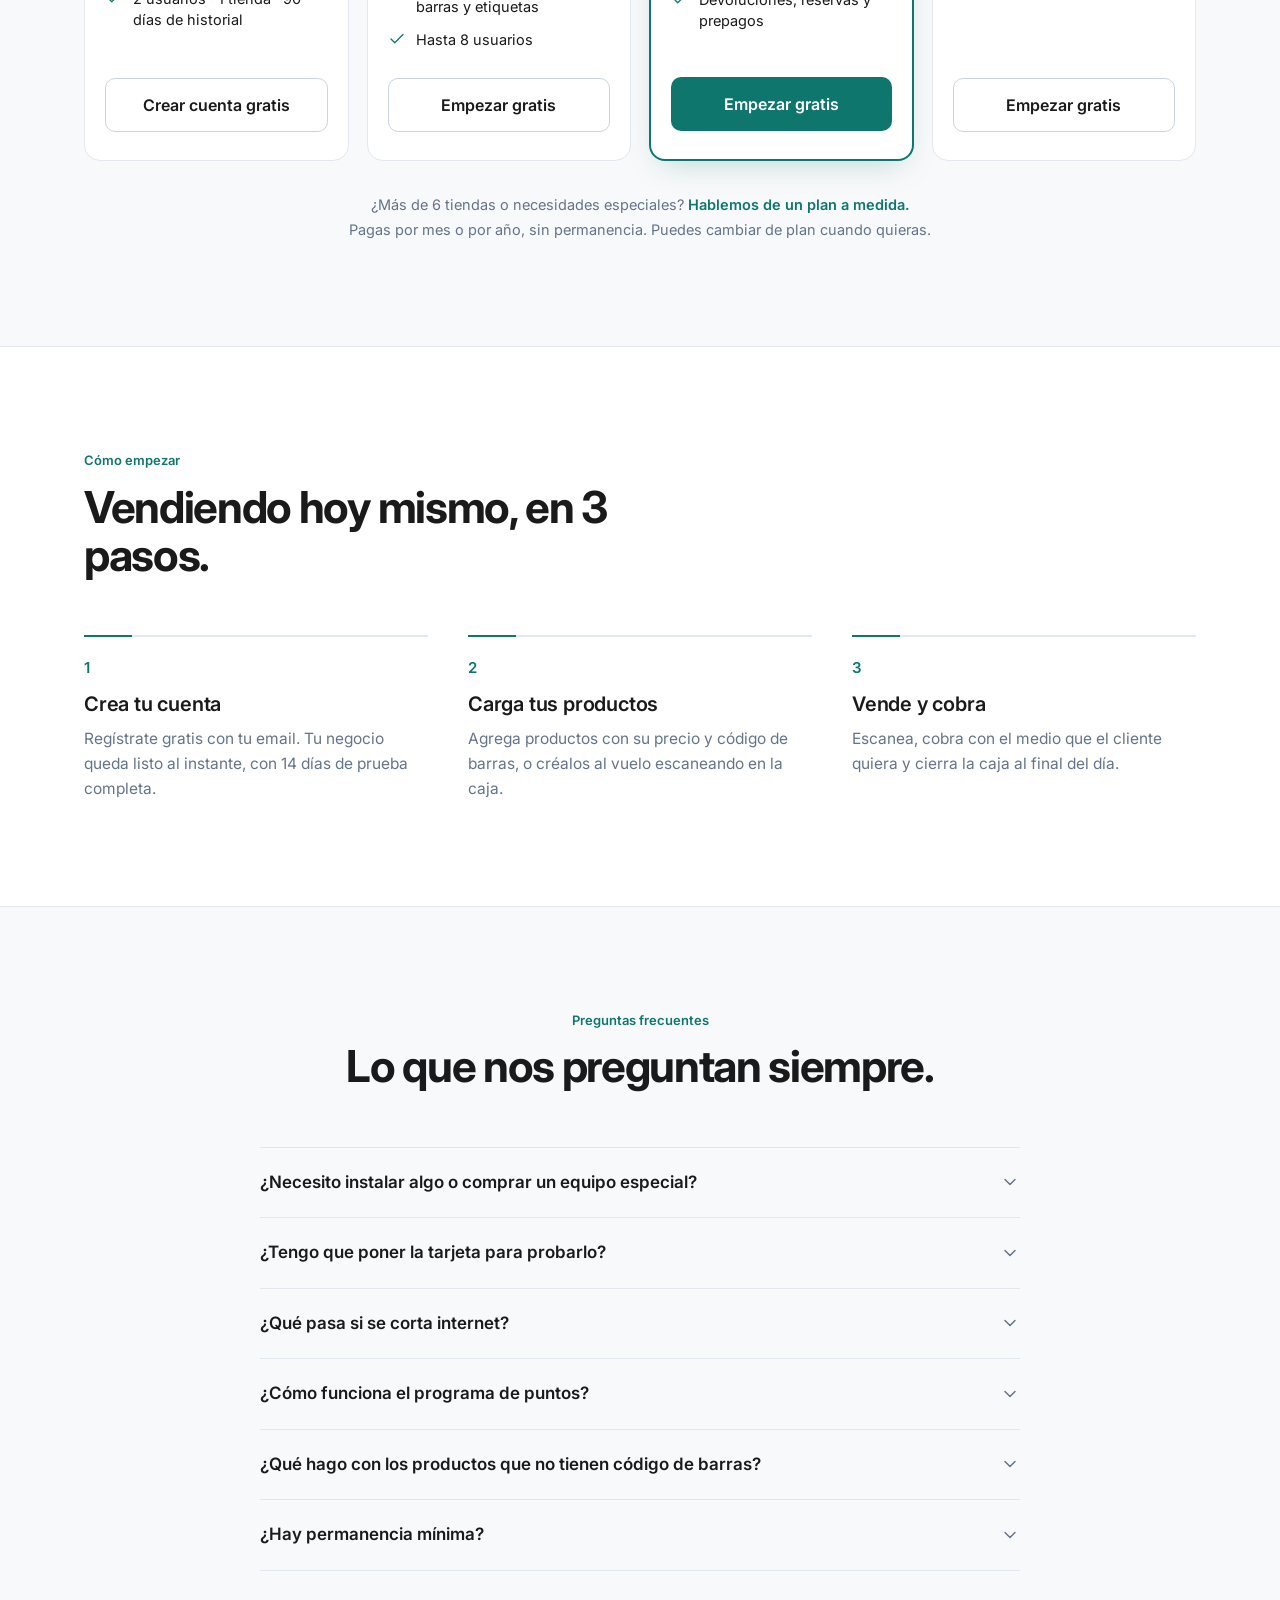
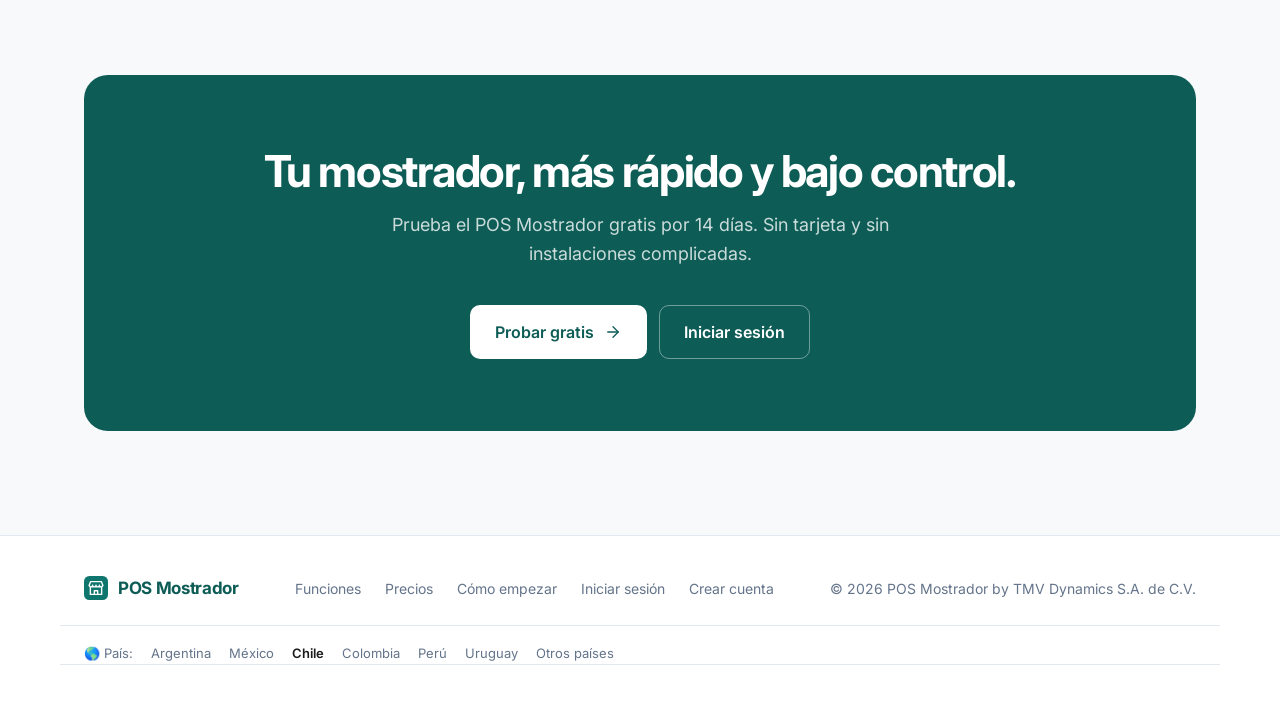
==== commit 43c06035: "Landing por país: nombres de rubros locales (kiosco, almacén) Cada país usa sus palabras: tiendas de" ====
--- a/cl/index.html
+++ b/cl/index.html
@@ -6,10 +6,10 @@
 <meta name="theme-color" content="#FFFFFF">
 <meta name="color-scheme" content="light">
 <meta name="author" content="TMV Dynamics S.A. de C.V.">
-<meta name="description" content="POS Mostrador es el punto de venta para almacenes, kioscos, ferreterías y minimercados. Scanner y generador de códigos de barras, caja, stock, reportes y programa de puntos para tus clientes. Plan gratis para siempre, sin tarjeta.">
+<meta name="description" content="POS Mostrador es el punto de venta para almacenes, botillerías, ferreterías y minimarkets. Scanner y generador de códigos de barras, caja, stock, reportes y programa de puntos para tus clientes. Plan gratis para siempre, sin tarjeta.">
 <meta property="og:title" content="POS Mostrador — Caja rápida. Control total.">
-<meta property="og:description" content="El punto de venta para tu almacén, kiosco o ferretería. Scanner, caja, stock, reportes y programa de puntos, todo en uno.">
-<title>POS Mostrador — Punto de venta para almacenes, kioscos y ferreterías</title>
+<meta property="og:description" content="El punto de venta para tu almacén, botillería o ferretería. Scanner, caja, stock, reportes y programa de puntos, todo en uno.">
+<title>POS Mostrador — Punto de venta para almacenes, botillerías y ferreterías</title>
 <link rel="canonical" href="https://pos.trackmyvend.com/cl/">
 <!-- Generado por scripts/generar_landings.py desde index.html: no editar a mano. -->
 <!-- hreflang:inicio -->
@@ -268,7 +268,7 @@
     <div>
       <span class="eyebrow"><span class="dot"></span><span id="eyebrow-txt">Plan gratis para siempre · sin tarjeta</span></span>
       <h1>Caja rápida.<br>Control total.</h1>
-      <p class="lead">El punto de venta para almacenes, kioscos y ferreterías. Cobra con scanner, controla tu caja y tu stock, y entiende cómo va tu negocio.</p>
+      <p class="lead">El punto de venta para almacenes, botillerías y ferreterías. Cobra con scanner, controla tu caja y tu stock, y entiende cómo va tu negocio.</p>
       <div class="cta-row">
         <a class="btn btn-primary" href="../signup.html?pais=CL">Probar gratis <svg class="ic"><use href="#i-arrow"/></svg></a>
         <a class="btn btn-outline" href="#funciones">Ver funciones</a>
@@ -293,9 +293,9 @@
     <p>Pensado para el mostrador de</p>
     <div class="rubros-list">
       <span><svg class="ic"><use href="#i-basket"/></svg>Almacenes</span>
-      <span><svg class="ic"><use href="#i-cup"/></svg>Kioscos</span>
+      <span><svg class="ic"><use href="#i-cup"/></svg>Botillerías</span>
       <span><svg class="ic"><use href="#i-wrench"/></svg>Ferreterías</span>
-      <span><svg class="ic"><use href="#i-store"/></svg>Minimercados</span>
+      <span><svg class="ic"><use href="#i-store"/></svg>Minimarkets</span>
     </div>
   </div>
 </div>
@@ -443,7 +443,7 @@
       <div class="price">
         <div class="price-pop price-promo">Promo lanzamiento</div>
         <div class="price-name">Mostrador</div>
-        <div class="price-for">Para kioscos y negocios que arrancan</div>
+        <div class="price-for">Para botillerías y negocios que empiezan</div>
         <div class="price-amt num"><span data-pp="mostrador-promo">$13.490</span> <small>/ mes</small></div>
         <div class="price-note num">Los primeros 3 meses, después <b data-pp="mostrador-mensual">$26.990</b>.<br>O <b data-pp="mostrador-anual">$161.880</b> <b>el año completo</b> (<span data-pp="mostrador-promo2">$13.490</span>/mes por 12 meses).</div>
         <ul>
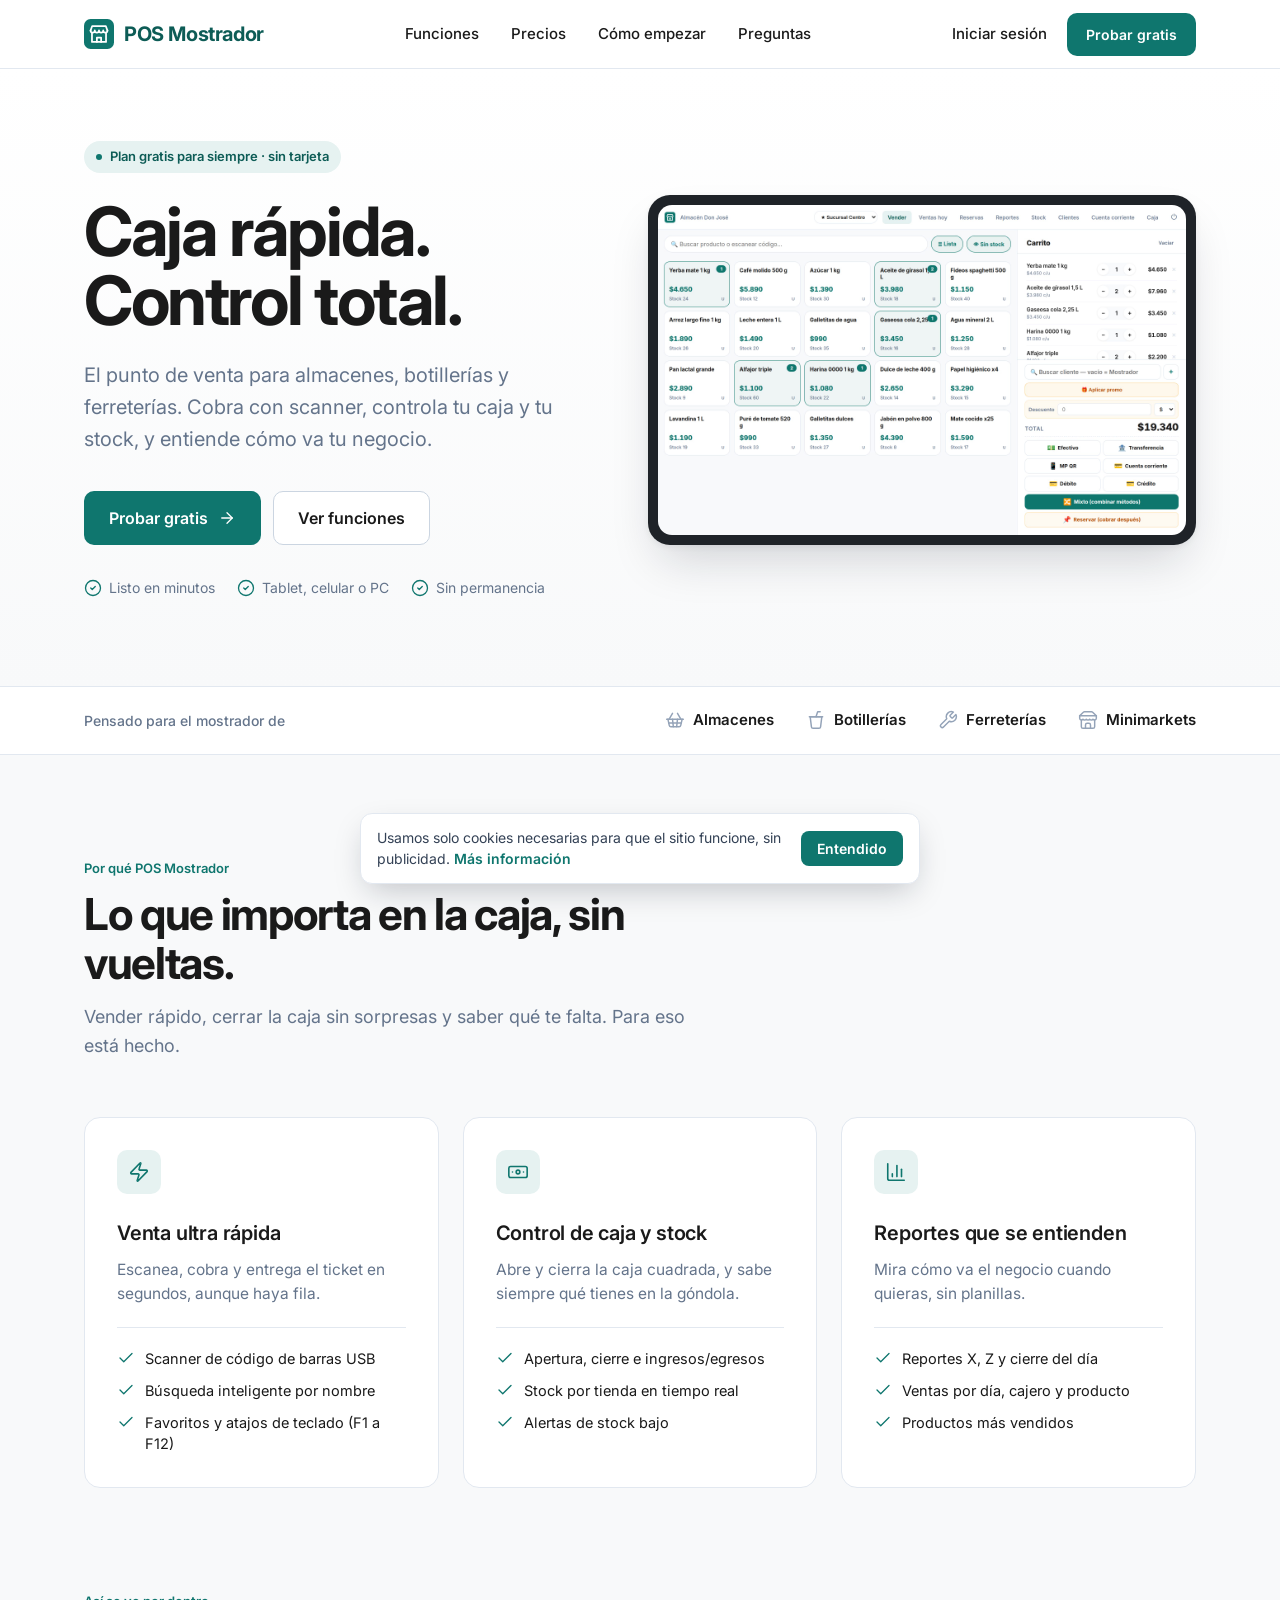
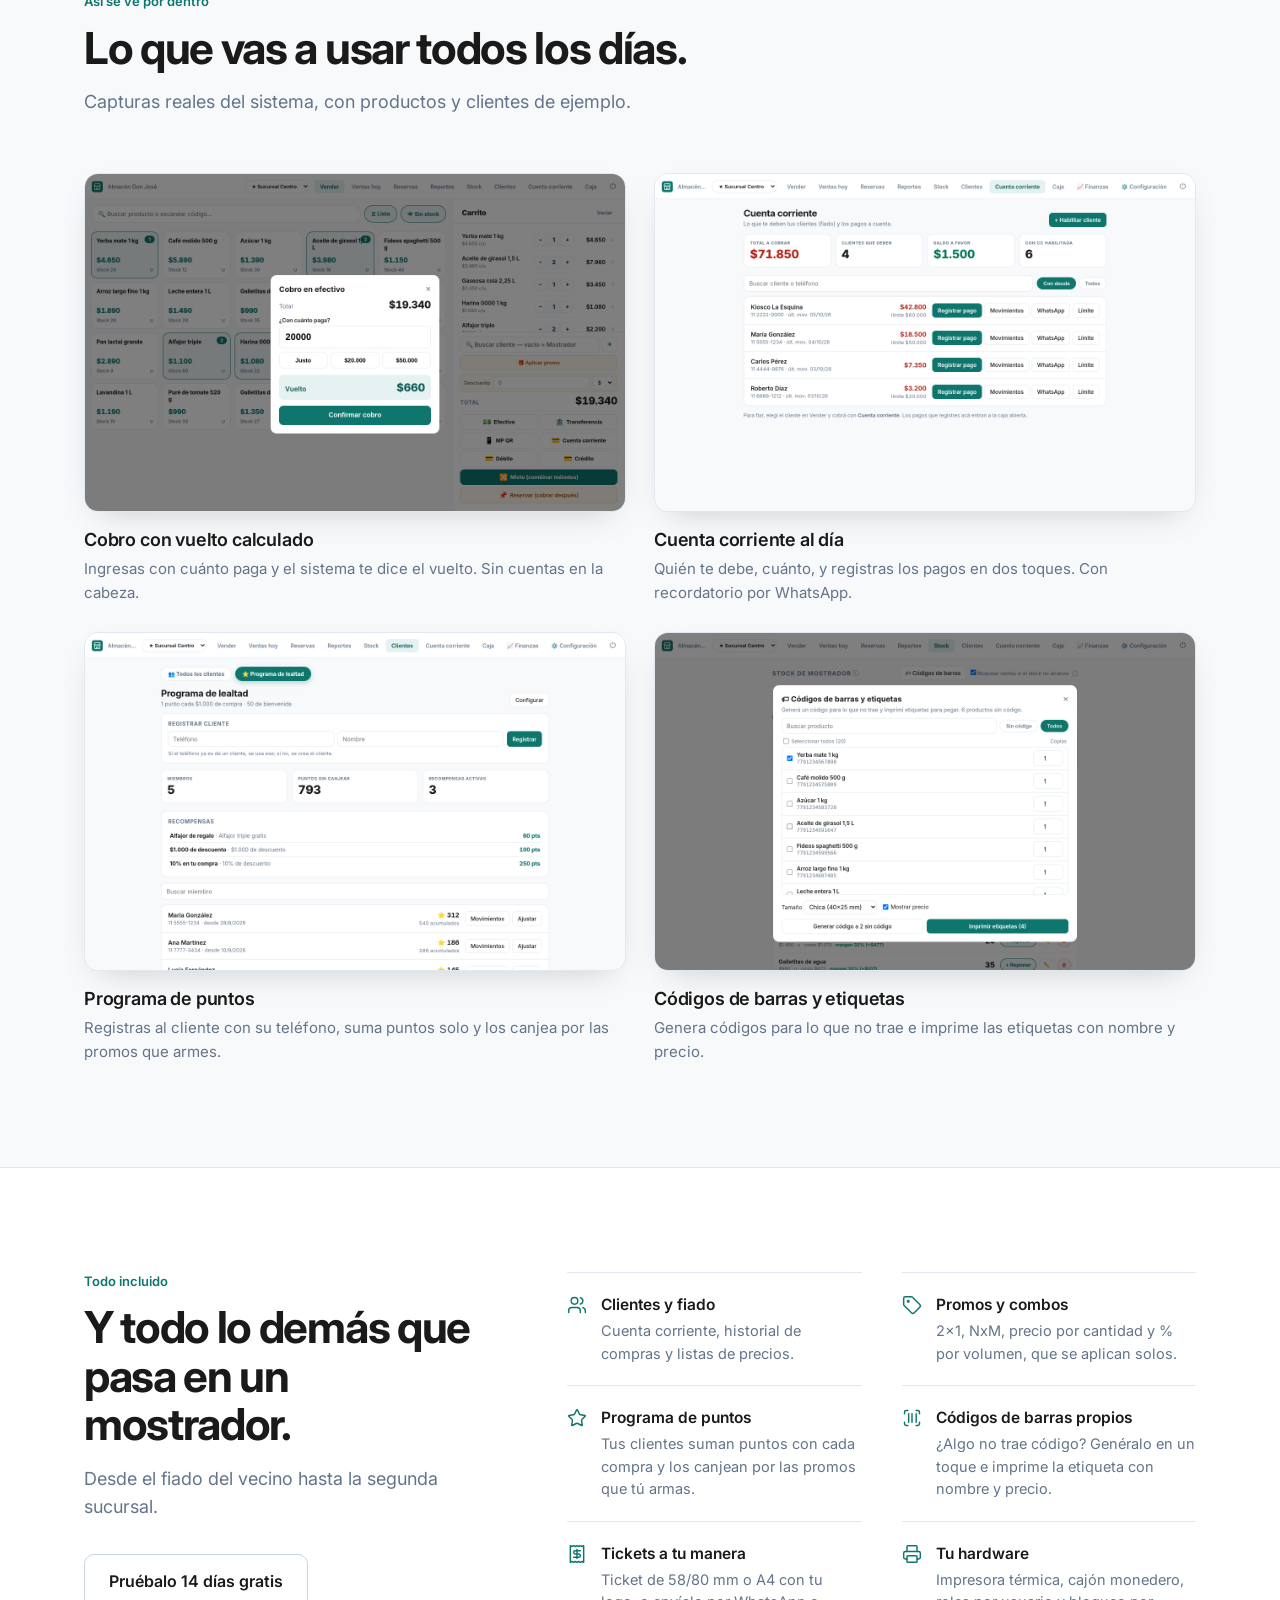
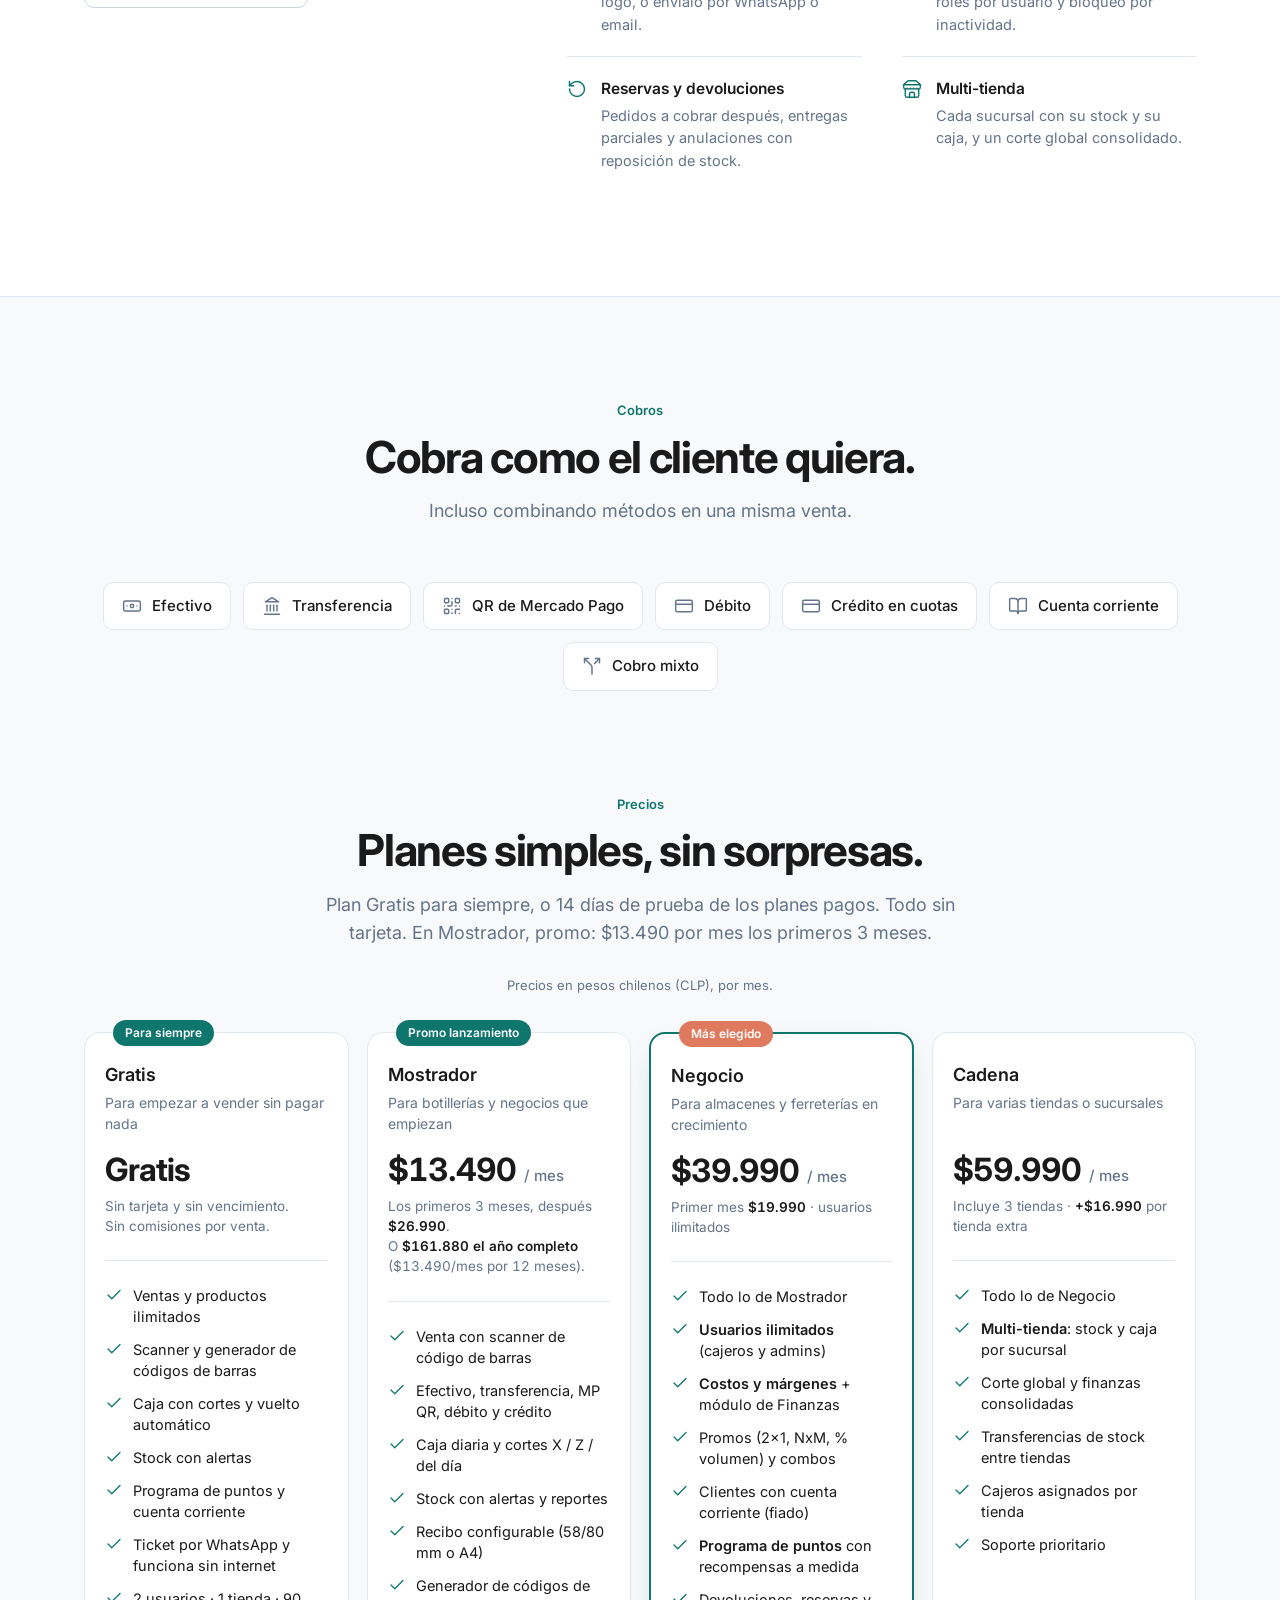
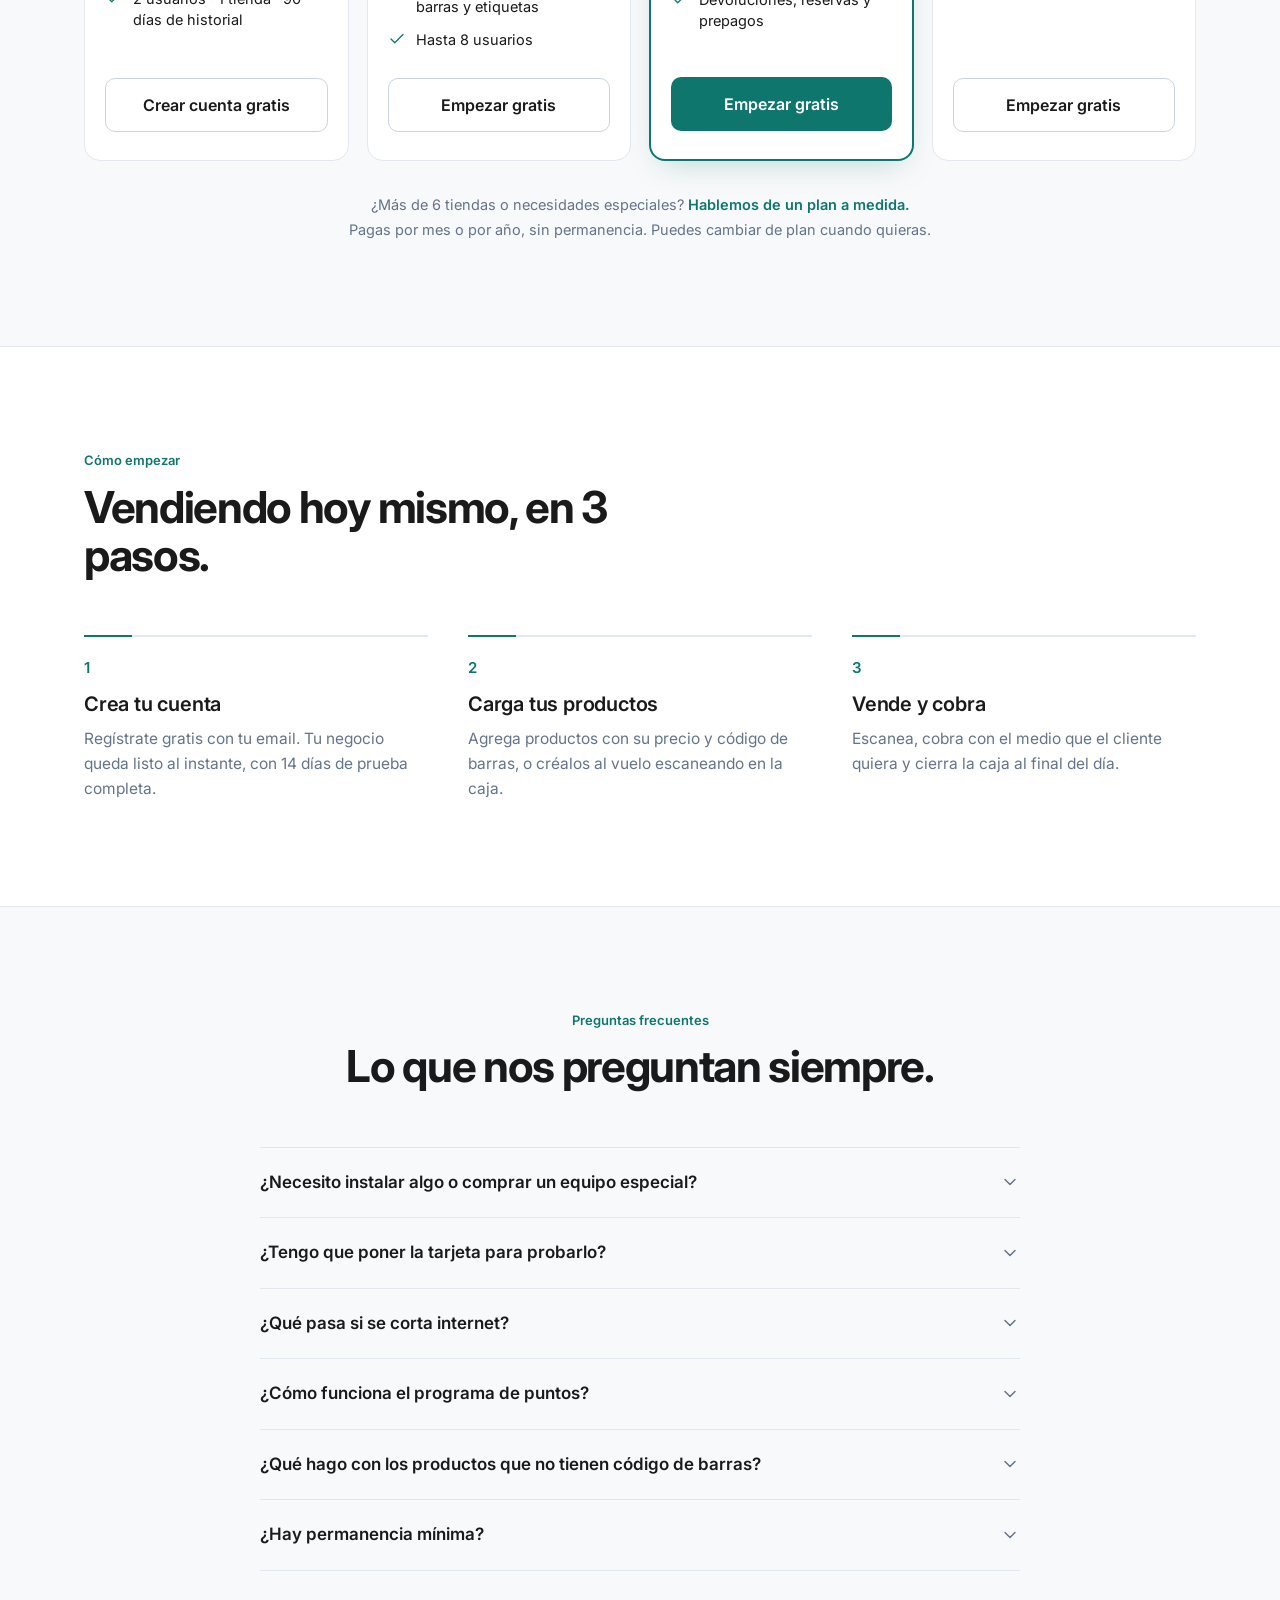
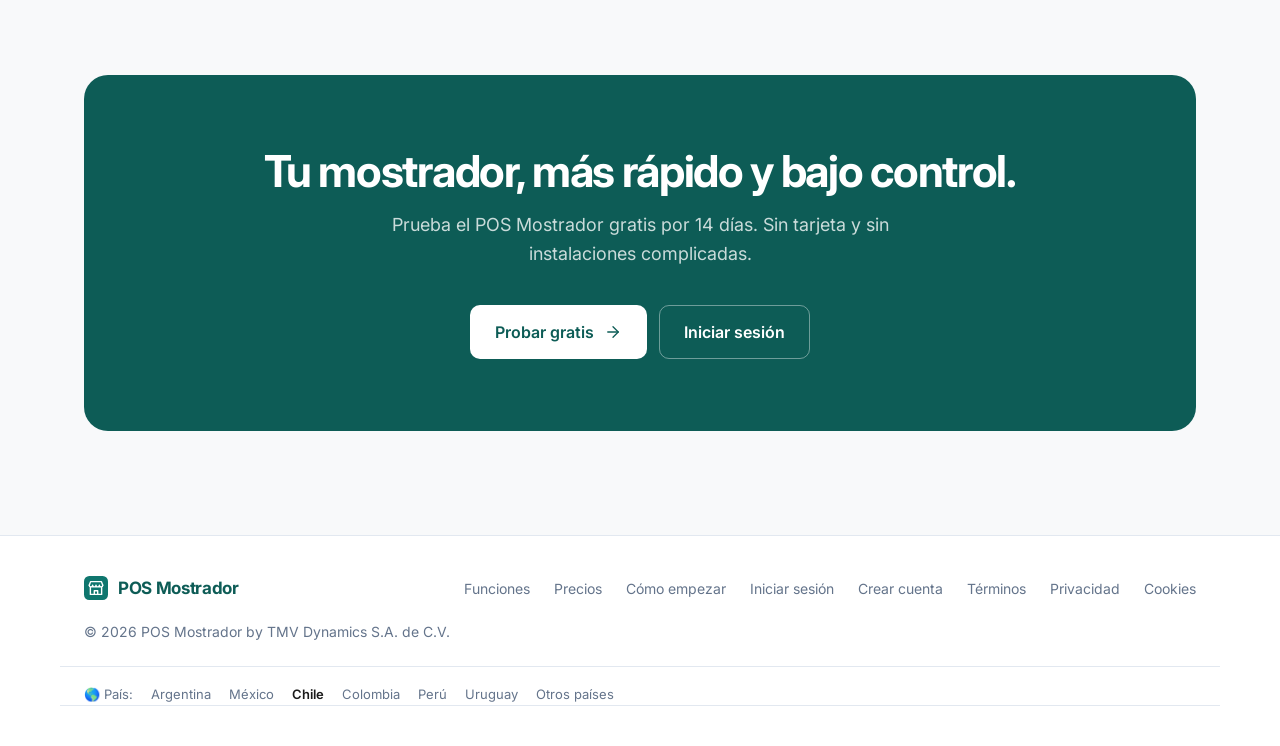
==== commit 06cadb54: "Términos, aviso de privacidad, cookies y registro de aceptación - terminos.html, privacidad.html (co" ====
--- a/cl/index.html
+++ b/cl/index.html
@@ -580,6 +580,9 @@
       <a href="#como">Cómo empezar</a>
       <a href="../login.html">Iniciar sesión</a>
       <a href="../signup.html?pais=CL">Crear cuenta</a>
+      <a href="../terminos.html">Términos</a>
+      <a href="../privacidad.html">Privacidad</a>
+      <a href="../cookies.html">Cookies</a>
     </div>
     <div>© <span id="year"></span> POS Mostrador by TMV Dynamics S.A.&nbsp;de&nbsp;C.V.</div>
   </div>
@@ -596,6 +599,7 @@
 </footer>
 
 <script src="../js/pais.js?v=3"></script>
+<script src="../js/aviso-cookies.js"></script>
 <script>
   document.getElementById('year').textContent = new Date().getFullYear();
 
